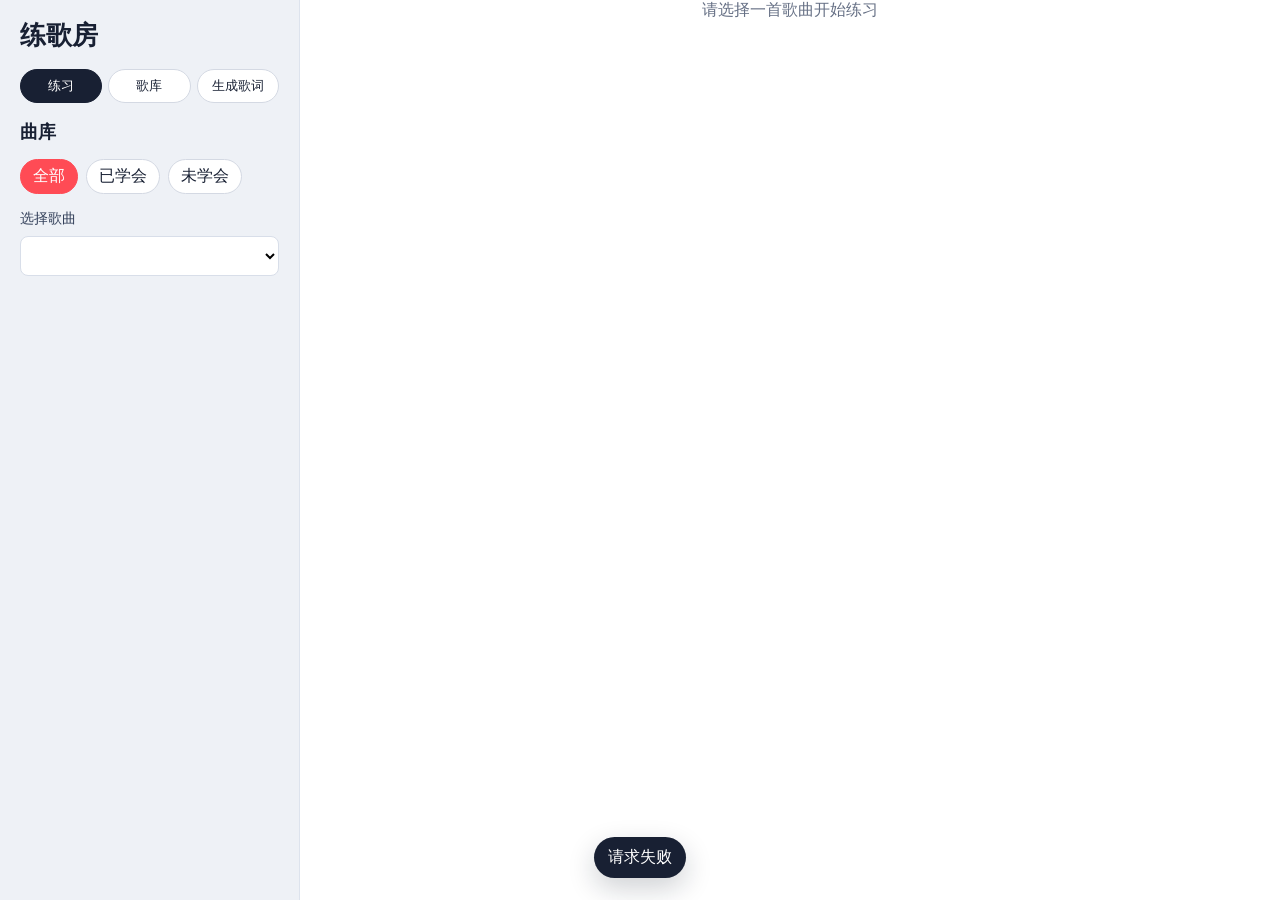
==== templates/index.html @ fe05baf5 "移除 APK 隐式同步后端依赖" ====
<!doctype html>
<html lang="zh-CN">
<head>
  <meta charset="utf-8">
  <meta name="viewport" content="width=device-width, initial-scale=1, viewport-fit=cover">
  <meta name="theme-color" content="#f7f8fb">
  <title>练歌房</title>
  <link rel="manifest" href="/manifest.webmanifest">
  <link rel="stylesheet" href="/web_static/app.css">
</head>
<body>
  <div class="app-shell">
    <aside class="sidebar">
      <div class="brand">
        <h1>练歌房</h1>
        <button class="plain-icon mobile-only" id="closeSidebar" type="button" aria-label="返回">←</button>
      </div>

      <nav class="side-nav" aria-label="页面">
        <button type="button" class="active" data-page="practice">练习</button>
        <button type="button" data-page="library">歌库</button>
        <button type="button" data-page="generator">生成歌词</button>
      </nav>

      <div class="side-page active" data-page-panel="practice">
        <section class="panel">
          <h2>曲库</h2>
          <div class="segmented" id="filterGroup" role="radiogroup" aria-label="筛选">
            <button type="button" class="active" data-filter="all">全部</button>
            <button type="button" data-filter="learned">已学会</button>
            <button type="button" data-filter="unlearned">未学会</button>
          </div>
          <label class="field">
            <span>选择歌曲</span>
            <select id="songSelect"></select>
          </label>
        </section>

        <section class="panel song-panel" id="songPanel" hidden>
          <h2 id="songTitle"></h2>
          <p class="meta-line" id="songAvailability"></p>
          <button type="button" id="editLyrics">编辑歌词</button>
          <label class="field" id="keyField">
            <span>实时升降调 (Key)</span>
            <input id="keySlider" type="range" min="-12" max="12" value="0">
            <output id="keyOutput">0</output>
          </label>
          <div class="button-row">
            <button type="button" id="saveKey">设为默认 Key</button>
            <button type="button" id="resetKey">还原原 Key</button>
          </div>
        </section>

        <section class="panel song-panel" id="settingsPanel" hidden>
          <h2>显示 & 备注</h2>
          <label class="field">
            <span>歌词显示模式</span>
            <select id="displayMode">
              <option value="both">原文 + 译文</option>
              <option value="original">仅原文</option>
              <option value="translation">仅译文</option>
            </select>
          </label>
          <div class="field">
            <span>歌词对齐</span>
            <div class="segmented" id="alignGroup">
              <button type="button" data-align="left">居左</button>
              <button type="button" class="active" data-align="center">居中</button>
              <button type="button" data-align="right">居右</button>
            </div>
          </div>
          <label class="field">
            <span>音域备注</span>
            <input id="rangeInput" type="text" autocomplete="off">
          </label>
          <label class="check-row">
            <input id="learnedInput" type="checkbox">
            <span>已学会</span>
          </label>
        </section>

        <section class="panel song-panel apk-only-panel" id="apkSyncPanel" hidden>
          <h2>APK 离线同步</h2>
          <label class="field">
            <span>云端配置 URL</span>
            <input id="apkCloudUrl" type="url" placeholder="https://example.com/utapractice-app.json">
          </label>
          <label class="field">
            <span>可选同步后端地址</span>
            <input id="apkServerUrl" type="url" placeholder="http://your-server.local:8502">
          </label>
          <div class="button-row">
            <button type="button" id="apkLoadCloud">读取云端</button>
            <button type="button" id="apkSyncAll">同步全部</button>
          </div>
          <div class="job-progress apk-sync-progress">
            <span id="apkSyncProgress"></span>
          </div>
          <p class="status-line" id="apkSyncStatus">已同步的歌曲可离线播放。</p>
        </section>
      </div>

      <div class="side-page" data-page-panel="library">
        <section class="panel">
          <h2>歌库管理</h2>
          <label class="field">
            <span>选择条目</span>
            <select id="librarySongSelect"></select>
          </label>
          <p class="meta-line" id="librarySongInfo">请选择歌曲</p>
          <div class="button-row">
            <button type="button" id="libraryLoadSong">载入练习</button>
            <button type="button" id="libraryEditLyrics">编辑歌词</button>
          </div>
          <button type="button" id="libraryDeleteSong" class="danger wide-button">删除这首歌</button>
        </section>

        <section class="panel">
          <h2>添加音频</h2>
          <label class="field">
            <span>MP3 / WAV / FLAC / M4A</span>
            <input id="audioUploadInput" type="file" multiple accept=".mp3,.wav,.flac,.m4a,audio/*">
          </label>
          <label class="field">
            <span>关联已有歌词</span>
            <select id="audioTargetSongSelect"></select>
          </label>
          <button type="button" id="audioUploadButton" class="wide-button">上传音频</button>
          <p class="status-line upload-status" id="audioUploadStatus">未选择文件</p>
        </section>

        <section class="panel">
          <h2>添加歌词</h2>
          <label class="field">
            <span>关联已有歌曲</span>
            <select id="lyricsTargetSongSelect"></select>
          </label>
          <label class="field">
            <span>新歌词歌名</span>
            <input id="lyricsSongNameInput" type="text" autocomplete="off" placeholder="未关联时填写">
          </label>
          <label class="field">
            <span>LRC / JSON</span>
            <input id="lyricsUploadInput" type="file" multiple accept=".lrc,.json,application/json">
          </label>
          <button type="button" id="lyricsUploadButton" class="wide-button">上传歌词</button>
          <p class="status-line upload-status" id="lyricsUploadStatus">未选择文件</p>
          <label class="field">
            <span>输入格式</span>
            <select id="lyricsTextType">
              <option value="lrc">LRC</option>
              <option value="json">JSON</option>
            </select>
          </label>
          <label class="field">
            <span>粘贴歌词</span>
            <textarea id="lyricsTextInput" class="small-textarea" spellcheck="false" placeholder="[00:12.34]歌词..."></textarea>
          </label>
          <button type="button" id="saveLyricsText" class="wide-button">保存输入歌词</button>
          <p class="status-line upload-status" id="lyricsTextStatus">可粘贴 LRC 或 JSON 歌词</p>
        </section>
      </div>

      <div class="side-page" data-page-panel="generator">
        <section class="panel">
          <h2>接口设置</h2>
          <label class="field">
            <span>OpenAI 兼容 Base URL</span>
            <input id="baseUrlInput" type="url" placeholder="https://api.openai.com/v1">
          </label>
          <label class="field">
            <span>API Key</span>
            <input id="apiKeyInput" type="password" placeholder="留空则不修改已保存 Key">
          </label>
          <label class="field">
            <span>模型</span>
            <input id="modelInput" type="text" placeholder="deepseek-v4-pro">
          </label>
          <p class="status-line" id="aiSettingsStatus">正在读取接口状态...</p>
          <div class="button-row">
            <button type="button" id="saveApiSettings">保存接口设置</button>
            <button type="button" id="testApiSettings">测试连接</button>
          </div>
        </section>

        <section class="panel">
          <div class="section-heading">
            <h2>任务列表</h2>
            <button type="button" id="refreshJobs" class="plain-button">刷新</button>
          </div>
          <div class="job-list" id="jobList"></div>
        </section>
      </div>
    </aside>

    <main class="player">
      <button class="sidebar-toggle mobile-only" id="openSidebar" type="button" aria-label="打开侧栏">☰</button>

      <section class="player-view" id="playerView">
        <div class="empty-state" id="emptyState">请选择一首歌曲开始练习</div>
        <div class="lyrics align-center" id="lyrics"></div>
        <div class="controls" id="controls" hidden>
          <div class="ab-controls">
            <button type="button" id="setAButton">设 A</button>
            <button type="button" id="setBButton">设 B</button>
            <button type="button" id="clearABButton">清除 A-B</button>
            <span id="abStatus">A-B 未设置</span>
          </div>
          <audio id="audio" controls preload="metadata"></audio>
        </div>
        <div class="floating-controls" id="floatingControls" hidden>
          <div class="ab-hint" id="abHint">点一次设 A，再点设 B；已循环时再点会重新设 A。</div>
          <button type="button" id="mobileABButton" aria-describedby="abHint">A-B</button>
          <button type="button" id="speedButton">1.0x</button>
          <button type="button" id="playButton">▶</button>
        </div>
      </section>

      <section class="workspace-view" id="workspaceView" hidden>
        <div class="workspace-header">
          <div>
            <p class="meta-line">歌词工作页</p>
            <h2>搜索、对齐、生成、发布</h2>
          </div>
          <p class="status-line" id="workspaceStatus">选择或输入歌曲后搜索歌词</p>
        </div>

        <section class="workspace-section workspace-step">
          <div class="step-heading">
            <span>1</span>
            <div>
              <h2>搜索并预览来源</h2>
              <p class="meta-line">先找歌词版本，选中结果只预览，不写入歌库。</p>
            </div>
          </div>
          <div class="workspace-grid compact">
            <label class="field">
              <span>歌曲名</span>
              <input id="workspaceSongName" type="text" autocomplete="off">
            </label>
            <label class="field">
              <span>歌手</span>
              <input id="workspaceArtist" type="text" autocomplete="off">
            </label>
            <label class="field">
              <span>专辑</span>
              <input id="workspaceAlbum" type="text" autocomplete="off">
            </label>
            <label class="field">
              <span>来源</span>
              <select id="workspaceProvider">
                <option value="aggregate">聚合来源</option>
                <option value="netease">网易云</option>
                <option value="qq">QQ 音乐</option>
                <option value="kugou">酷狗</option>
                <option value="lrclib">LRCLIB</option>
              </select>
            </label>
          </div>
          <div class="step-actions search-actions">
            <button type="button" id="searchLyrics">搜索歌词</button>
          </div>
          <div class="search-preview-layout">
            <article class="results-pane">
              <div class="section-heading">
                <h3>搜索结果</h3>
                <span class="meta-line" id="searchSummary">暂无结果</span>
              </div>
              <div class="search-results" id="searchResults"></div>
            </article>
            <article class="preview-pane">
              <div class="section-heading">
                <h3>来源预览</h3>
                <button type="button" id="usePreview">使用这个版本</button>
              </div>
              <div class="preview-box" id="mergedPreview"></div>
            </article>
          </div>
        </section>

        <section class="workspace-section workspace-step">
          <div class="step-heading">
            <span>2</span>
            <div>
              <h2>工作源编辑和生成</h2>
              <p class="meta-line">这里编辑原文、译文和读音源；AI 只写回工作源，不覆盖正式歌词。</p>
            </div>
          </div>
          <div class="source-editor-grid">
            <article>
              <h3>原文 LRC</h3>
              <textarea id="workspaceOriginalLrc" class="source-textarea" spellcheck="false" placeholder="该版本没有原文 LRC"></textarea>
            </article>
            <article>
              <h3>翻译 LRC</h3>
              <textarea id="workspaceTranslationLrc" class="source-textarea" spellcheck="false" placeholder="该版本没有译文"></textarea>
            </article>
            <article>
              <h3>罗马音 / 注音 LRC</h3>
              <textarea id="workspaceRomanLrc" class="source-textarea" spellcheck="false" placeholder="该版本没有罗马音/读音"></textarea>
            </article>
          </div>
          <div class="step-actions">
            <button type="button" id="saveWorkspace">保存工作源</button>
            <button type="button" id="realignWorkspace">重新对齐</button>
            <button type="button" id="generateWorkspaceRuby">AI 生成 ruby JSON</button>
          </div>
        </section>

        <section class="workspace-section workspace-step">
          <div class="step-heading">
            <span>3</span>
            <div>
              <h2>检查并发布</h2>
              <p class="meta-line">确认生成结果后再发布到正式歌词，播放器只读取正式歌词。</p>
            </div>
          </div>
          <div class="section-heading">
            <h3>生成结果预览</h3>
            <span class="meta-line" id="generatedSummary">尚未生成</span>
          </div>
          <div class="step-actions">
            <button type="button" id="previewGenerated">预览生成结果</button>
            <button type="button" id="publishWorkspace">发布为正式歌词</button>
          </div>
          <div class="generated-preview" id="generatedPreviewBox"></div>
        </section>
      </section>
    </main>
  </div>

  <dialog id="lyricsDialog">
    <form method="dialog" class="dialog-card">
      <h2>编辑歌词 JSON</h2>
      <textarea id="lyricsEditor" spellcheck="false"></textarea>
      <p id="editorError" class="error-text"></p>
      <div class="button-row end">
        <button value="cancel" type="submit">取消</button>
        <button value="save" id="saveLyrics" type="button">保存</button>
      </div>
    </form>
  </dialog>

  <div class="toast" id="toast" hidden></div>
  <script src="/web_static/app.js"></script>
</body>
</html>
---- web_static/app.css ----
:root {
  color-scheme: light;
  font-family: Inter, "Noto Sans SC", "Microsoft YaHei", system-ui, sans-serif;
  background: #f7f8fb;
  color: #182033;
  --safe-top: 0px;
  --safe-right: 0px;
  --safe-bottom: 0px;
  --safe-left: 0px;
}

:root.android-shell {
  --safe-top: env(safe-area-inset-top, 0px);
  --safe-right: env(safe-area-inset-right, 0px);
  --safe-bottom: env(safe-area-inset-bottom, 0px);
  --safe-left: env(safe-area-inset-left, 0px);
}

* {
  box-sizing: border-box;
}

[hidden] {
  display: none !important;
}

html,
body {
  width: 100%;
  height: 100%;
  margin: 0;
  overflow: hidden;
}

button,
input,
select,
textarea {
  font: inherit;
}

button {
  border: 1px solid #d4d9e3;
  background: #fff;
  color: #182033;
  border-radius: 8px;
  min-height: 40px;
  padding: 8px 12px;
  cursor: pointer;
}

button:hover {
  background: #f0f3f8;
}

.app-shell {
  width: 100vw;
  height: 100dvh;
  display: grid;
  grid-template-columns: 300px minmax(0, 1fr);
  background: #fff;
  overflow: hidden;
}

.sidebar {
  min-height: 0;
  overflow-y: auto;
  background: #eef1f6;
  border-right: 1px solid #dde3ed;
  padding: calc(20px + var(--safe-top)) 20px calc(20px + var(--safe-bottom));
}

.brand {
  display: flex;
  align-items: center;
  justify-content: space-between;
  gap: 12px;
  margin-bottom: 18px;
}

h1,
h2 {
  margin: 0;
  line-height: 1.2;
}

h1 {
  font-size: 26px;
}

h2 {
  font-size: 18px;
}

.panel {
  border-top: 1px solid #cfd6e2;
  padding: 24px 0;
}

.panel:first-of-type {
  border-top: 0;
  padding-top: 0;
}

.song-panel h2 {
  overflow-wrap: anywhere;
}

.field {
  display: grid;
  gap: 8px;
  margin-top: 16px;
}

.side-nav {
  display: grid;
  grid-template-columns: repeat(3, minmax(0, 1fr));
  gap: 6px;
  margin-bottom: 18px;
}

.side-nav button {
  min-height: 34px;
  padding: 6px 8px;
  border-radius: 999px;
  font-size: 13px;
}

.side-nav button.active {
  color: #fff;
  background: #182033;
  border-color: #182033;
}

.side-page {
  display: none;
}

.side-page.active {
  display: block;
}

.field > span,
.check-row span {
  font-size: 14px;
  color: #33405a;
}

select,
input[type="text"],
input[type="url"],
input[type="password"],
textarea {
  width: 100%;
  border: 1px solid #d8dee9;
  border-radius: 8px;
  background: #fff;
  min-height: 40px;
  padding: 8px 12px;
}

input[type="range"] {
  width: 100%;
  accent-color: #ff4b55;
}

input[type="file"] {
  width: 100%;
  border: 1px dashed #c7cfdd;
  border-radius: 8px;
  background: #fff;
  color: #33405a;
  padding: 10px;
}

input[type="file"]::file-selector-button {
  border: 1px solid #d4d9e3;
  border-radius: 8px;
  background: #f8fafc;
  color: #182033;
  cursor: pointer;
  margin-right: 10px;
  min-height: 32px;
  padding: 5px 10px;
}

input[type="file"]::file-selector-button:hover {
  background: #eef2f7;
}

.small-textarea {
  min-height: 120px;
  resize: vertical;
  font-family: "Cascadia Mono", Consolas, monospace;
  font-size: 13px;
}

output {
  justify-self: center;
  color: #ff4b55;
  font-size: 13px;
}

.segmented {
  display: flex;
  flex-wrap: wrap;
  gap: 8px;
  margin-top: 16px;
}

.segmented button {
  min-height: 34px;
  border-radius: 999px;
  padding: 6px 12px;
}

.segmented button.active {
  background: #ff4b55;
  border-color: #ff4b55;
  color: white;
}

.button-row {
  display: grid;
  grid-template-columns: repeat(2, minmax(0, 1fr));
  gap: 10px;
  margin-top: 16px;
}

.button-row.end {
  display: flex;
  justify-content: flex-end;
}

.wide-button {
  width: 100%;
  margin-top: 10px;
}

.danger {
  color: #b42318;
}

.check-row {
  display: flex;
  align-items: center;
  gap: 8px;
  margin-top: 16px;
}

.meta-line {
  margin: 8px 0 0;
  color: #667085;
  font-size: 13px;
}

.status-line {
  min-height: 1.4em;
  margin: 12px 0 0;
  color: #475467;
  font-size: 13px;
  line-height: 1.4;
}

.upload-status {
  overflow-wrap: anywhere;
}

.upload-status.is-error {
  color: #b42318;
}

.upload-status.is-success {
  color: #067647;
}

.section-heading {
  align-items: center;
  display: flex;
  gap: 12px;
  justify-content: space-between;
}

.section-heading h2 {
  margin: 0;
}

.plain-button {
  background: transparent;
  border: 0;
  color: #344054;
  padding: 4px 0;
}

.job-list {
  display: grid;
  gap: 10px;
  margin-top: 12px;
}

.job-item {
  position: relative;
  border: 1px solid #d0d5dd;
  border-radius: 8px;
  padding: 10px 34px 10px 10px;
}

.job-title {
  align-items: center;
  display: flex;
  gap: 8px;
  justify-content: space-between;
}

.job-title span {
  color: #667085;
  font-size: 12px;
}

.job-item.done .job-title span {
  color: #067647;
}

.job-item.failed .job-title span {
  color: #b42318;
}

.job-item.warning .job-title span {
  color: #b54708;
}

.job-item.stopped .job-title span {
  color: #b54708;
}

.job-steps {
  color: #475467;
  font-size: 12px;
  line-height: 1.45;
  margin: 8px 0 0;
  padding-left: 0;
  overflow-wrap: anywhere;
  word-break: break-word;
}

.job-step-line + .job-step-line {
  margin-top: 3px;
}

.job-log-details {
  margin-top: 8px;
}

.job-log-details summary {
  color: #344054;
  cursor: pointer;
  font-size: 12px;
  line-height: 1.4;
}

.job-log-details .job-steps {
  max-height: 220px;
  overflow-y: auto;
}

.job-item button {
  margin-top: 8px;
  width: 100%;
}

.job-actions {
  display: grid;
  gap: 8px;
  margin-top: 8px;
}

.job-actions button {
  margin-top: 0;
}

.job-delete-button {
  position: absolute;
  right: 6px;
  top: 6px;
  width: 28px;
  min-height: 28px;
  border: 0;
  border-radius: 50%;
  background: transparent;
  color: #98a2b3;
  font-size: 20px;
  line-height: 1;
  padding: 0;
}

.job-delete-button:hover {
  background: #fee4e2;
  color: #b42318;
}

.job-item .job-delete-button {
  display: grid;
  place-items: center;
  width: 28px;
  height: 28px;
  min-height: 28px;
  margin-top: 0;
  padding: 0;
}

.job-progress {
  height: 6px;
  overflow: hidden;
  border-radius: 999px;
  background: #eaecf0;
  margin-top: 8px;
}

.job-progress span {
  display: block;
  height: 100%;
  border-radius: inherit;
  background: #ff4b55;
}

.player {
  position: relative;
  min-width: 0;
  min-height: 0;
  height: 100dvh;
  display: flex;
  flex-direction: column;
  overflow: hidden;
  background: #fff;
}

.player-view {
  position: relative;
  flex: 1 1 auto;
  min-height: 0;
  display: flex;
  flex-direction: column;
}

.empty-state {
  margin: auto;
  color: #667085;
}

.lyrics {
  flex: 1 1 auto;
  min-height: 0;
  overflow-y: auto;
  padding: 48px clamp(24px, 8vw, 96px) 24px;
  scroll-behavior: smooth;
}

.lyrics.align-left .lyric-line {
  text-align: left;
}

.lyrics.align-center .lyric-line {
  text-align: center;
}

.lyrics.align-right .lyric-line {
  text-align: right;
}

.lyric-line {
  border-radius: 8px;
  cursor: pointer;
  line-height: 1.8;
  margin: 6px 0;
  padding: 8px 14px;
  transition: background-color 0.2s, color 0.2s;
}

.lyric-line:hover {
  background: #f2f4f7;
}

.lyric-line.active {
  background: #eceff4;
  color: #000;
}

.lyric-line .translation-text {
  color: #9aa3b2;
  display: inline-block;
  font-size: 0.86em;
  line-height: 1.55;
}

ruby rt {
  color: #9aa3b2;
  font-size: 0.72em;
}

.controls {
  flex: 0 0 auto;
  padding: 10px clamp(24px, 6vw, 88px) 14px;
  border-top: 1px solid #edf0f5;
  background: rgba(255, 255, 255, 0.96);
}

.controls audio {
  width: 100%;
}

.ab-controls {
  display: flex;
  align-items: center;
  gap: 8px;
  margin-bottom: 8px;
}

.ab-controls button {
  min-height: 32px;
  padding: 5px 10px;
  font-size: 13px;
}

.ab-controls span {
  color: #667085;
  font-size: 13px;
  margin-left: auto;
}

.floating-controls {
  display: none;
}

.workspace-view {
  flex: 1 1 auto;
  min-height: 0;
  overflow-y: auto;
  padding: 56px clamp(20px, 5vw, 72px) 40px;
  background: #fff;
}

.workspace-header {
  align-items: flex-start;
  display: flex;
  gap: 18px;
  justify-content: space-between;
  margin: 0 auto 22px;
  max-width: 1280px;
}

.workspace-header h2 {
  font-size: 26px;
}

.workspace-header .status-line {
  max-width: 520px;
  text-align: right;
}

.workspace-section {
  border-top: 1px solid #eaecf0;
  margin: 0 auto;
  max-width: 1280px;
  padding: 22px 0;
}

.workspace-section:first-of-type {
  border-top: 0;
  padding-top: 0;
}

.workspace-step {
  display: grid;
  gap: 16px;
}

.step-heading {
  align-items: flex-start;
  display: flex;
  gap: 12px;
}

.step-heading > span {
  display: inline-grid;
  flex: 0 0 auto;
  place-items: center;
  width: 28px;
  min-height: 28px;
  border-radius: 50%;
  background: #182033;
  color: #fff;
  font-size: 14px;
  font-weight: 700;
}

.step-heading h2 {
  font-size: 20px;
}

.step-heading .meta-line {
  margin-top: 4px;
}

.workspace-grid {
  display: grid;
  gap: 14px;
}

.workspace-grid.compact {
  grid-template-columns: minmax(220px, 1.4fr) minmax(160px, 1fr) minmax(160px, 1fr) minmax(150px, 0.7fr);
}

.step-actions {
  display: flex;
  flex-wrap: wrap;
  gap: 10px;
}

.step-actions button {
  min-width: 132px;
}

.search-actions button {
  min-width: 160px;
}

.search-preview-layout {
  align-items: start;
  display: grid;
  grid-template-columns: minmax(280px, 0.95fr) minmax(360px, 1.05fr);
  gap: 18px;
}

.results-pane,
.preview-pane,
.source-editor-grid article {
  min-width: 0;
}

.preview-pane .section-heading button {
  min-height: 34px;
  padding: 6px 10px;
}

.search-results {
  display: flex;
  flex-direction: column;
  gap: 10px;
  height: clamp(220px, 34dvh, 340px);
  overflow-y: auto;
  padding-right: 2px;
}

.search-result {
  appearance: none;
  -webkit-appearance: none;
  display: flex;
  flex: 0 0 auto;
  flex-direction: column;
  gap: 4px;
  height: auto;
  min-height: 0;
  overflow: visible;
  padding: 10px 12px;
  text-align: left;
  width: 100%;
  align-items: stretch;
  background: #fff;
  border: 1px solid #d0d5dd;
  border-radius: 8px;
  cursor: pointer;
  white-space: normal;
}

.search-result:hover,
.search-result:focus-visible {
  background: #f8fafc;
}

.search-result strong {
  display: block;
  line-height: 1.35;
  overflow-wrap: anywhere;
  white-space: normal;
  word-break: break-word;
}

.search-result.active {
  border-color: #ff4b55;
  box-shadow: 0 0 0 1px #ff4b55 inset;
}

.search-result span,
.search-result em {
  display: block;
  color: #667085;
  font-size: 13px;
  font-style: normal;
  line-height: 1.35;
  overflow-wrap: anywhere;
  white-space: normal;
  word-break: break-word;
}

.preview-grid,
.source-editor-grid {
  display: grid;
  grid-template-columns: repeat(3, minmax(0, 1fr));
  gap: 16px;
}

.preview-grid article {
  min-width: 0;
}

.preview-grid h3,
.source-editor-grid h3 {
  font-size: 14px;
  margin: 0 0 8px;
}

.preview-box,
.generated-preview {
  border: 1px solid #d8dee9;
  border-radius: 8px;
  min-height: 240px;
  max-height: 420px;
  overflow: auto;
  padding: 10px;
  background: #fbfcfe;
}

.preview-pane .preview-box {
  height: clamp(220px, 34dvh, 340px);
  min-height: 0;
  max-height: none;
}

.source-textarea {
  min-height: 220px;
  max-height: 420px;
  resize: vertical;
  font-family: "Cascadia Mono", Consolas, monospace;
  font-size: 13px;
}

.merged-row,
.generated-row {
  border-bottom: 1px solid #edf0f5;
  display: grid;
  gap: 3px;
  padding: 8px 2px;
}

.merged-row:last-child,
.generated-row:last-child {
  border-bottom: 0;
}

.merged-row span,
.generated-row span {
  color: #667085;
  font-size: 12px;
}

.merged-row strong,
.generated-row strong {
  font-size: 15px;
  font-weight: 600;
  line-height: 1.6;
}

.merged-row small,
.generated-row small {
  color: #8a94a6;
  font-size: 13px;
  line-height: 1.5;
}

.mobile-only {
  display: none;
}

.icon-button,
.sidebar-toggle {
  width: 40px;
  padding: 0;
}

.plain-icon {
  width: 40px;
  min-height: 40px;
  border: 0;
  background: transparent;
  padding: 0;
  font-size: 24px;
  line-height: 1;
}

.plain-icon:hover {
  background: transparent;
}

.sidebar-toggle {
  position: absolute;
  top: calc(14px + var(--safe-top));
  left: calc(14px + var(--safe-left));
  z-index: 20;
}

dialog {
  border: 0;
  border-radius: 10px;
  padding: 0;
  width: min(900px, calc(100vw - 32px));
}

.dialog-card {
  display: grid;
  gap: 14px;
  padding: 18px;
}

#lyricsEditor {
  height: min(620px, 70dvh);
  resize: vertical;
  font-family: "Cascadia Mono", Consolas, monospace;
  font-size: 13px;
}

.error-text {
  min-height: 1.2em;
  margin: 0;
  color: #b42318;
}

.toast {
  position: fixed;
  left: 50%;
  bottom: 22px;
  z-index: 100;
  transform: translateX(-50%);
  background: #182033;
  color: white;
  padding: 10px 14px;
  border-radius: 999px;
  box-shadow: 0 10px 28px rgba(15, 23, 42, 0.2);
}

@media (max-width: 760px) {
  .app-shell {
    grid-template-columns: 1fr;
  }

  .sidebar {
    position: fixed;
    inset: 0 auto 0 0;
    z-index: 50;
    width: min(320px, 86vw);
    transform: translateX(-100%);
    transition: transform 0.18s ease;
    box-shadow: 16px 0 32px rgba(15, 23, 42, 0.16);
  }

  .sidebar.open {
    transform: translateX(0);
  }

  .mobile-only {
    display: inline-grid;
    place-items: center;
  }

  .lyrics {
    padding: calc(52px + var(--safe-top)) 18px calc(104px + var(--safe-bottom));
  }

  .workspace-view {
    padding: calc(56px + var(--safe-top)) 16px calc(28px + var(--safe-bottom));
  }

  .workspace-header {
    display: grid;
  }

  .workspace-header .status-line {
    text-align: left;
  }

  .workspace-grid.compact,
  .preview-grid,
  .source-editor-grid,
  .search-preview-layout {
    grid-template-columns: 1fr;
  }

  .preview-box,
  .generated-preview {
    max-height: none;
  }

  .search-results,
  .preview-pane .preview-box {
    height: 280px;
  }

  .controls {
    display: none;
  }

  .floating-controls {
    position: absolute;
    right: calc(20px + var(--safe-right));
    bottom: calc(24px + var(--safe-bottom));
    z-index: 30;
    display: flex;
    align-items: flex-end;
    gap: 10px;
  }

  .ab-hint {
    position: absolute;
    right: 0;
    bottom: 66px;
    width: 210px;
    border-radius: 8px;
    background: rgba(24, 32, 51, 0.92);
    color: #fff;
    font-size: 12px;
    line-height: 1.45;
    padding: 8px 10px;
    opacity: 0;
    pointer-events: none;
    transform: translateY(4px);
    transition: opacity 0.12s ease, transform 0.12s ease;
  }

  .ab-hint.visible {
    opacity: 1;
    transform: translateY(0);
  }

  .floating-controls button {
    width: 54px;
    height: 54px;
    min-height: 54px;
    border: 0;
    border-radius: 50%;
    background: rgba(55, 60, 70, 0.78);
    color: #fff;
    box-shadow: 0 8px 22px rgba(15, 23, 42, 0.24);
    white-space: nowrap;
  }

  .floating-controls button.active {
    background: #ff4b55;
  }

  #playButton {
    font-family: Arial, Helvetica, sans-serif;
    font-weight: 700;
  }

  #speedButton,
  #mobileABButton {
    width: 46px;
    height: 42px;
    min-height: 42px;
    font-size: 12px;
    padding: 0;
  }
}
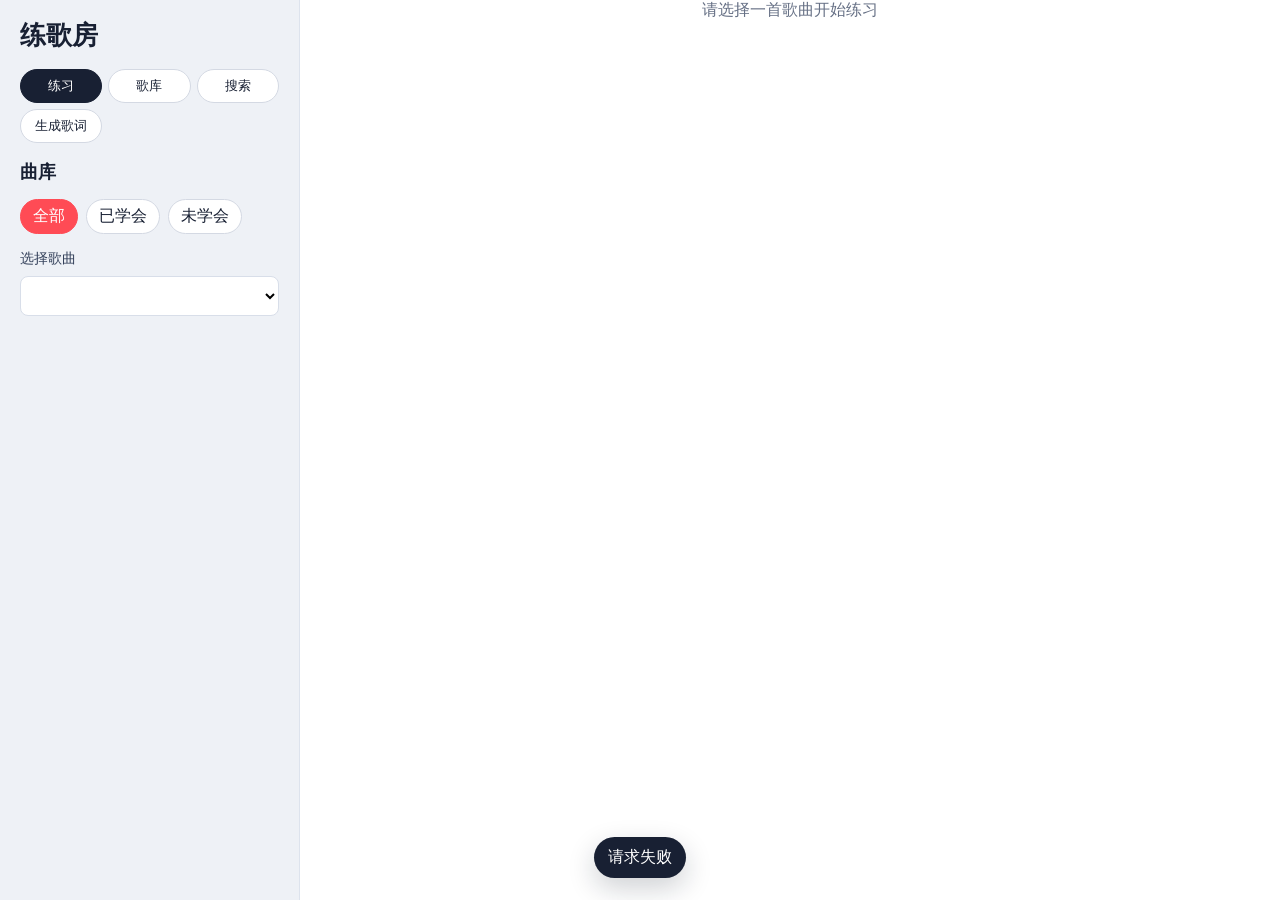
==== commit 5d6252fa: "feat: unify song/lyric search into one page and add job retry - Add a dedicated 搜索 page merging 搜索歌词" ====
--- a/templates/index.html
+++ b/templates/index.html
@@ -7,9 +7,11 @@
   <title>练歌房</title>
   <link rel="manifest" href="/manifest.webmanifest">
   <link rel="stylesheet" href="/web_static/app.css">
+  <link rel="stylesheet" href="/web_static/netease.css">
 </head>
 <body>
-  <div class="app-shell">
+  <div class="app-shell" id="appShell">
+    <div class="sidebar-backdrop" id="sidebarBackdrop" aria-hidden="true"></div>
     <aside class="sidebar">
       <div class="brand">
         <h1>练歌房</h1>
@@ -19,6 +21,7 @@
       <nav class="side-nav" aria-label="页面">
         <button type="button" class="active" data-page="practice">练习</button>
         <button type="button" data-page="library">歌库</button>
+        <button type="button" data-page="search">搜索</button>
         <button type="button" data-page="generator">生成歌词</button>
       </nav>
 
@@ -58,8 +61,11 @@
             <select id="displayMode">
               <option value="both">原文 + 译文</option>
               <option value="original">仅原文</option>
-              <option value="translation">仅译文</option>
             </select>
+          </label>
+          <label class="check-row">
+            <input id="rubyToggle" type="checkbox" checked>
+            <span>假名标注</span>
           </label>
           <div class="field">
             <span>歌词对齐</span>
@@ -70,7 +76,7 @@
             </div>
           </div>
           <label class="field">
-            <span>音域备注</span>
+            <span>备注</span>
             <input id="rangeInput" type="text" autocomplete="off">
           </label>
           <label class="check-row">
@@ -80,17 +86,12 @@
         </section>
 
         <section class="panel song-panel apk-only-panel" id="apkSyncPanel" hidden>
-          <h2>APK 离线同步</h2>
-          <label class="field">
-            <span>云端配置 URL</span>
-            <input id="apkCloudUrl" type="url" placeholder="https://example.com/utapractice-app.json">
-          </label>
+          <h2>APK 可选同步</h2>
           <label class="field">
             <span>可选同步后端地址</span>
             <input id="apkServerUrl" type="url" placeholder="http://your-server.local:8502">
           </label>
           <div class="button-row">
-            <button type="button" id="apkLoadCloud">读取云端</button>
             <button type="button" id="apkSyncAll">同步全部</button>
           </div>
           <div class="job-progress apk-sync-progress">
@@ -220,17 +221,76 @@
         <div class="workspace-header">
           <div>
             <p class="meta-line">歌词工作页</p>
-            <h2>搜索、对齐、生成、发布</h2>
-          </div>
-          <p class="status-line" id="workspaceStatus">选择或输入歌曲后搜索歌词</p>
+            <h2>对齐、生成、发布</h2>
+            <p class="meta-line" id="workspaceEditorSong"></p>
+          </div>
+          <p class="status-line" id="workspaceStatus">在「搜索」页找到歌词版本后，回到这里编辑、生成并发布。</p>
         </div>
 
         <section class="workspace-section workspace-step">
           <div class="step-heading">
             <span>1</span>
             <div>
-              <h2>搜索并预览来源</h2>
-              <p class="meta-line">先找歌词版本，选中结果只预览，不写入歌库。</p>
+              <h2>工作源编辑和生成</h2>
+              <p class="meta-line">这里编辑原文、译文和读音源；AI 只写回工作源，不覆盖正式歌词。</p>
+            </div>
+          </div>
+          <div class="source-editor-grid">
+            <article>
+              <h3>原文 LRC</h3>
+              <textarea id="workspaceOriginalLrc" class="source-textarea" spellcheck="false" placeholder="该版本没有原文 LRC"></textarea>
+            </article>
+            <article>
+              <h3>翻译 LRC</h3>
+              <textarea id="workspaceTranslationLrc" class="source-textarea" spellcheck="false" placeholder="该版本没有译文"></textarea>
+            </article>
+            <article>
+              <h3>罗马音 / 注音 LRC</h3>
+              <textarea id="workspaceRomanLrc" class="source-textarea" spellcheck="false" placeholder="该版本没有罗马音/读音"></textarea>
+            </article>
+          </div>
+          <div class="step-actions">
+            <button type="button" id="saveWorkspace">保存工作源</button>
+            <button type="button" id="realignWorkspace">重新对齐</button>
+            <button type="button" id="generateWorkspaceRuby">AI 生成 ruby JSON</button>
+          </div>
+        </section>
+
+        <section class="workspace-section workspace-step">
+          <div class="step-heading">
+            <span>2</span>
+            <div>
+              <h2>检查并发布</h2>
+              <p class="meta-line">确认生成结果后再发布到正式歌词，播放器只读取正式歌词。</p>
+            </div>
+          </div>
+          <div class="section-heading">
+            <h3>生成结果预览</h3>
+            <span class="meta-line" id="generatedSummary">尚未生成</span>
+          </div>
+          <div class="step-actions">
+            <button type="button" id="previewGenerated">预览生成结果</button>
+            <button type="button" id="publishWorkspace">发布为正式歌词</button>
+          </div>
+          <div class="generated-preview" id="generatedPreviewBox"></div>
+        </section>
+      </section>
+
+      <section class="search-view" id="searchView" hidden>
+        <div class="workspace-header search-workspace-header">
+          <div>
+            <p class="meta-line">统一搜索</p>
+            <h2>搜索歌词 · 搜索歌曲</h2>
+          </div>
+          <p class="status-line" id="searchViewStatus">只露出操作框；搜索结果与确认操作默认折叠。</p>
+        </div>
+
+        <section class="workspace-section search-panel">
+          <div class="step-heading">
+            <span>♪</span>
+            <div>
+              <h2>搜索歌词（聚合来源）</h2>
+              <p class="meta-line">网易云 / QQ / 酷狗 / LRCLIB；结果只预览，不写入歌库。</p>
             </div>
           </div>
           <div class="workspace-grid compact">
@@ -260,70 +320,106 @@
           <div class="step-actions search-actions">
             <button type="button" id="searchLyrics">搜索歌词</button>
           </div>
-          <div class="search-preview-layout">
-            <article class="results-pane">
-              <div class="section-heading">
-                <h3>搜索结果</h3>
-                <span class="meta-line" id="searchSummary">暂无结果</span>
+          <p class="status-line" id="searchLyricsStatus">输入歌曲名后搜索。</p>
+          <details class="search-fold" id="lyricsSearchFold">
+            <summary>搜索结果与确认（使用这个版本）</summary>
+            <div class="search-preview-layout">
+              <article class="results-pane">
+                <div class="section-heading">
+                  <h3>搜索结果</h3>
+                  <span class="meta-line" id="searchSummary">暂无结果</span>
+                </div>
+                <div class="search-results" id="searchResults"></div>
+              </article>
+              <article class="preview-pane">
+                <div class="section-heading">
+                  <h3>来源预览</h3>
+                  <button type="button" id="usePreview">使用这个版本</button>
+                </div>
+                <div class="preview-box" id="mergedPreview"></div>
+              </article>
+            </div>
+          </details>
+        </section>
+
+        <section class="workspace-section netease-panel search-panel" id="neteasePanel">
+          <div class="step-heading">
+            <span>♫</span>
+            <div>
+              <h2>搜索歌曲（网易云）</h2>
+              <p class="meta-line">搜索并下载到本地歌库；登录、结果与下载确认默认折叠。</p>
+            </div>
+          </div>
+          <p class="status-line" id="neteaseStatus">正在检查网易云登录状态...</p>
+          <label class="field">
+            <span>搜索歌曲 / 歌手</span>
+            <input id="neteaseQuery" type="search" autocomplete="off" placeholder="输入歌名或歌手">
+          </label>
+          <button type="button" id="neteaseSearch" class="wide-button">搜索网易云</button>
+          <p class="netease-result-status" id="neteaseResultStatus">搜索后展开下方确认区，点选歌曲并下载到本地歌库。</p>
+          <details class="search-fold" id="neteaseConfirmFold">
+            <summary>登录 / 结果 / 下载（确认用）</summary>
+            <div class="button-row">
+              <button type="button" id="neteaseLogin">扫码登录</button>
+              <button type="button" id="neteaseLogout" hidden>退出网易云</button>
+            </div>
+            <div class="netease-qr" id="neteaseQrWrap" hidden>
+              <img id="neteaseQrImage" alt="网易云登录二维码">
+              <p class="status-line" id="neteaseQrMessage">等待扫码...</p>
+            </div>
+            <details class="netease-noscan" id="neteaseNoScanWrap">
+              <summary>免扫码登录（手机验证码 / 粘贴 Cookie）</summary>
+              <p class="status-line" id="neteaseNoScanStatus"></p>
+              <label class="field">
+                <span>手机号（验证码登录）</span>
+                <div class="netease-phone-row">
+                  <input id="neteaseCountryCode" type="tel" value="86" inputmode="numeric" aria-label="国家区号">
+                  <input id="neteasePhone" type="tel" inputmode="numeric" autocomplete="tel" placeholder="手机号">
+                </div>
+              </label>
+              <label class="field">
+                <span>短信验证码</span>
+                <div class="netease-phone-row">
+                  <input id="neteaseCaptcha" type="text" inputmode="numeric" autocomplete="one-time-code" placeholder="6 位验证码">
+                  <button type="button" id="neteaseSendCaptcha" class="wide-button">发送验证码</button>
+                </div>
+              </label>
+              <div class="button-row">
+                <button type="button" id="neteaseCaptchaLogin" class="wide-button">验证码登录</button>
               </div>
-              <div class="search-results" id="searchResults"></div>
-            </article>
-            <article class="preview-pane">
-              <div class="section-heading">
-                <h3>来源预览</h3>
-                <button type="button" id="usePreview">使用这个版本</button>
+              <label class="field">
+                <span>粘贴 Cookie 登录（官方网页登录后复制）</span>
+                <textarea id="neteaseCookieInput" rows="3" placeholder="MUSIC_U=xxx; __csrf=xxx; ..."></textarea>
+              </label>
+              <div class="button-row">
+                <button type="button" id="neteaseCookieLogin" class="wide-button">保存 Cookie 登录</button>
               </div>
-              <div class="preview-box" id="mergedPreview"></div>
-            </article>
-          </div>
-        </section>
-
-        <section class="workspace-section workspace-step">
-          <div class="step-heading">
-            <span>2</span>
-            <div>
-              <h2>工作源编辑和生成</h2>
-              <p class="meta-line">这里编辑原文、译文和读音源；AI 只写回工作源，不覆盖正式歌词。</p>
-            </div>
-          </div>
-          <div class="source-editor-grid">
-            <article>
-              <h3>原文 LRC</h3>
-              <textarea id="workspaceOriginalLrc" class="source-textarea" spellcheck="false" placeholder="该版本没有原文 LRC"></textarea>
-            </article>
-            <article>
-              <h3>翻译 LRC</h3>
-              <textarea id="workspaceTranslationLrc" class="source-textarea" spellcheck="false" placeholder="该版本没有译文"></textarea>
-            </article>
-            <article>
-              <h3>罗马音 / 注音 LRC</h3>
-              <textarea id="workspaceRomanLrc" class="source-textarea" spellcheck="false" placeholder="该版本没有罗马音/读音"></textarea>
-            </article>
-          </div>
-          <div class="step-actions">
-            <button type="button" id="saveWorkspace">保存工作源</button>
-            <button type="button" id="realignWorkspace">重新对齐</button>
-            <button type="button" id="generateWorkspaceRuby">AI 生成 ruby JSON</button>
-          </div>
-        </section>
-
-        <section class="workspace-section workspace-step">
-          <div class="step-heading">
-            <span>3</span>
-            <div>
-              <h2>检查并发布</h2>
-              <p class="meta-line">确认生成结果后再发布到正式歌词，播放器只读取正式歌词。</p>
-            </div>
-          </div>
-          <div class="section-heading">
-            <h3>生成结果预览</h3>
-            <span class="meta-line" id="generatedSummary">尚未生成</span>
-          </div>
-          <div class="step-actions">
-            <button type="button" id="previewGenerated">预览生成结果</button>
-            <button type="button" id="publishWorkspace">发布为正式歌词</button>
-          </div>
-          <div class="generated-preview" id="generatedPreviewBox"></div>
+            </details>
+            <div class="netease-results" id="neteaseResults"></div>
+            <div class="netease-download-options">
+              <label class="field">
+                <span>下载音质</span>
+                <select id="neteaseQuality">
+                  <option value="exhigh" selected>极高 / 320 kbps</option>
+                  <option value="lossless">无损</option>
+                  <option value="hires">Hi-Res</option>
+                </select>
+              </label>
+              <label class="check-row">
+                <input id="neteaseWithLyrics" type="checkbox" checked>
+                <span>同时保存 LRC</span>
+              </label>
+            </div>
+            <button type="button" id="neteaseDownload" class="wide-button" disabled>下载选中歌曲</button>
+            <details class="netease-connection">
+              <summary>连接设置</summary>
+              <label class="field">
+                <span>网易云桥接地址</span>
+                <input id="neteaseBridgeUrl" type="url" placeholder="http://your-server.local:8503">
+              </label>
+              <button type="button" id="neteaseSaveBridge" class="wide-button">保存并重连</button>
+            </details>
+          </details>
         </section>
       </section>
     </main>
@@ -343,5 +439,6 @@
 
   <div class="toast" id="toast" hidden></div>
   <script src="/web_static/app.js"></script>
+  <script src="/web_static/netease.js"></script>
 </body>
-</html>
+</html>
--- a/web_static/app.css
+++ b/web_static/app.css
@@ -49,17 +49,18 @@
   cursor: pointer;
 }
 
-button:hover {
-  background: #f0f3f8;
-}
-
 .app-shell {
+  position: relative;
   width: 100vw;
   height: 100dvh;
   display: grid;
   grid-template-columns: 300px minmax(0, 1fr);
   background: #fff;
   overflow: hidden;
+}
+
+.sidebar-backdrop {
+  display: none;
 }
 
 .sidebar {
@@ -184,8 +185,36 @@
   padding: 5px 10px;
 }
 
-input[type="file"]::file-selector-button:hover {
-  background: #eef2f7;
+@media (hover: hover) and (pointer: fine) {
+  button:hover {
+    background: #f0f3f8;
+  }
+
+  input[type="file"]::file-selector-button:hover {
+    background: #eef2f7;
+  }
+
+  .job-delete-button:hover {
+    background: #fee4e2;
+    color: #b42318;
+  }
+
+  .lyric-line:hover {
+    background: #f2f4f7;
+  }
+
+  .search-result:hover {
+    background: #f8fafc;
+  }
+
+  .plain-icon:hover {
+    background: transparent;
+  }
+}
+
+button:disabled {
+  cursor: not-allowed;
+  opacity: 0.58;
 }
 
 .small-textarea {
@@ -393,11 +422,6 @@
   padding: 0;
 }
 
-.job-delete-button:hover {
-  background: #fee4e2;
-  color: #b42318;
-}
-
 .job-item .job-delete-button {
   display: grid;
   place-items: center;
@@ -406,6 +430,15 @@
   min-height: 28px;
   margin-top: 0;
   padding: 0;
+}
+
+.job-item .job-retry-button {
+  border-color: #ff4b55;
+  color: #ff4b55;
+}
+
+.job-item .job-retry-button:hover {
+  background: #fff6f6;
 }
 
 .job-progress {
@@ -476,10 +509,6 @@
   transition: background-color 0.2s, color 0.2s;
 }
 
-.lyric-line:hover {
-  background: #f2f4f7;
-}
-
 .lyric-line.active {
   background: #eceff4;
   color: #000;
@@ -567,6 +596,93 @@
 .workspace-section:first-of-type {
   border-top: 0;
   padding-top: 0;
+}
+
+/* 统一搜索页：搜索歌词 + 搜索歌曲（网易云）合并在同一页 */
+.search-view {
+  flex: 1 1 auto;
+  min-height: 0;
+  overflow-y: auto;
+  padding: 56px clamp(20px, 5vw, 72px) 40px;
+  background: #fff;
+}
+
+.search-workspace-header {
+  align-items: flex-start;
+  display: flex;
+  gap: 18px;
+  justify-content: space-between;
+  margin: 0 auto 22px;
+  max-width: 1280px;
+}
+
+.search-workspace-header h2 {
+  font-size: 26px;
+}
+
+.search-workspace-header .status-line {
+  max-width: 520px;
+  text-align: right;
+}
+
+.search-panel {
+  border-top: 1px solid #eaecf0;
+  margin: 0 auto;
+  max-width: 1280px;
+  padding: 22px 0;
+}
+
+.search-panel + .search-panel {
+  margin-top: 10px;
+}
+
+.search-panel .field {
+  margin-bottom: 0;
+}
+
+.search-fold {
+  border: 1px solid #e1e6ee;
+  border-radius: 12px;
+  margin-top: 16px;
+  padding: 14px 16px;
+  background: #fbfcfe;
+}
+
+.search-fold > summary {
+  cursor: pointer;
+  font-size: 0.95rem;
+  font-weight: 700;
+  color: #182033;
+}
+
+.search-fold > summary:hover {
+  color: #ff4b55;
+}
+
+.search-fold[open] > summary {
+  margin-bottom: 12px;
+}
+
+.search-fold .search-preview-layout {
+  margin-top: 4px;
+}
+
+.search-view .netease-results {
+  max-height: 420px;
+}
+
+.search-view .netease-download-options {
+  grid-template-columns: minmax(180px, 280px) auto;
+  align-items: end;
+  gap: 16px;
+}
+
+.search-view .netease-download-options .check-row {
+  margin-bottom: 7px;
+}
+
+.search-view .netease-panel > .button-row {
+  grid-template-columns: repeat(2, minmax(0, 1fr));
 }
 
 .workspace-step {
@@ -672,7 +788,6 @@
   white-space: normal;
 }
 
-.search-result:hover,
 .search-result:focus-visible {
   background: #f8fafc;
 }
@@ -795,10 +910,6 @@
   padding: 0;
   font-size: 24px;
   line-height: 1;
-}
-
-.plain-icon:hover {
-  background: transparent;
 }
 
 .sidebar-toggle {
@@ -845,6 +956,7 @@
   padding: 10px 14px;
   border-radius: 999px;
   box-shadow: 0 10px 28px rgba(15, 23, 42, 0.2);
+  pointer-events: none;
 }
 
 @media (max-width: 760px) {
@@ -862,6 +974,22 @@
     box-shadow: 16px 0 32px rgba(15, 23, 42, 0.16);
   }
 
+  .sidebar-backdrop {
+    position: fixed;
+    inset: 0;
+    z-index: 45;
+    display: block;
+    background: rgba(15, 23, 42, 0.16);
+    opacity: 0;
+    pointer-events: none;
+    transition: opacity 0.18s ease;
+  }
+
+  .app-shell.sidebar-open .sidebar-backdrop {
+    opacity: 1;
+    pointer-events: auto;
+  }
+
   .sidebar.open {
     transform: translateX(0);
   }
@@ -879,8 +1007,28 @@
     padding: calc(56px + var(--safe-top)) 16px calc(28px + var(--safe-bottom));
   }
 
+  .search-view {
+    padding: calc(56px + var(--safe-top)) 16px calc(28px + var(--safe-bottom));
+  }
+
   .workspace-header {
     display: grid;
+  }
+
+  .search-workspace-header {
+    display: grid;
+  }
+
+  .search-workspace-header .status-line {
+    text-align: left;
+  }
+
+  .search-view .netease-download-options {
+    grid-template-columns: 1fr;
+  }
+
+  .search-view .netease-download-options .check-row {
+    margin-bottom: 0;
   }
 
   .workspace-header .status-line {
--- a/web_static/netease.css
+++ b/web_static/netease.css
@@ -0,0 +1,114 @@
+.netease-panel .status-line[data-kind="success"],
+.netease-panel .netease-result-status[data-kind="success"] {
+  font-weight: 600;
+}
+
+.netease-panel .status-line[data-kind="error"],
+.netease-panel .netease-result-status[data-kind="error"] {
+  font-weight: 600;
+}
+
+.netease-connection {
+  margin-top: 10px;
+}
+
+.netease-connection summary {
+  cursor: pointer;
+  font-size: 0.9rem;
+}
+
+.netease-qr {
+  display: grid;
+  justify-items: center;
+  gap: 8px;
+  padding: 12px 0 4px;
+}
+
+.netease-qr img {
+  width: 180px;
+  max-width: 100%;
+  aspect-ratio: 1;
+  object-fit: contain;
+  border-radius: 12px;
+}
+
+.netease-results {
+  display: grid;
+  gap: 8px;
+  margin-top: 10px;
+  max-height: 320px;
+  overflow: auto;
+}
+
+.netease-result {
+  width: 100%;
+  display: grid;
+  grid-template-columns: minmax(0, 1fr) auto;
+  gap: 10px;
+  align-items: center;
+  text-align: left;
+  padding: 10px 12px;
+}
+
+.netease-result.selected {
+  outline: 2px solid currentColor;
+  outline-offset: -2px;
+}
+
+.netease-result-main {
+  min-width: 0;
+  display: grid;
+  gap: 3px;
+}
+
+.netease-result-main strong,
+.netease-result-main small {
+  overflow: hidden;
+  text-overflow: ellipsis;
+  white-space: nowrap;
+}
+
+.netease-result-main small,
+.netease-result-duration,
+.netease-empty,
+.netease-result-status {
+  font-size: 0.85rem;
+  opacity: 0.72;
+}
+
+.netease-download-options {
+  display: grid;
+  grid-template-columns: minmax(0, 1fr);
+  gap: 8px;
+  margin-top: 10px;
+}
+
+.netease-result-status {
+  min-height: 1.25em;
+  margin: 8px 0;
+}
+
+.netease-noscan {
+  margin: 10px 0;
+  padding: 8px 0 4px;
+  border-top: 1px dashed currentColor;
+  border-bottom: 1px dashed currentColor;
+}
+
+.netease-noscan summary {
+  cursor: pointer;
+  font-size: 0.9rem;
+  font-weight: 600;
+}
+
+.netease-phone-row {
+  display: grid;
+  grid-template-columns: minmax(0, 3.5rem) minmax(0, 1fr);
+  gap: 8px;
+}
+
+.netease-noscan textarea {
+  width: 100%;
+  box-sizing: border-box;
+  resize: vertical;
+}
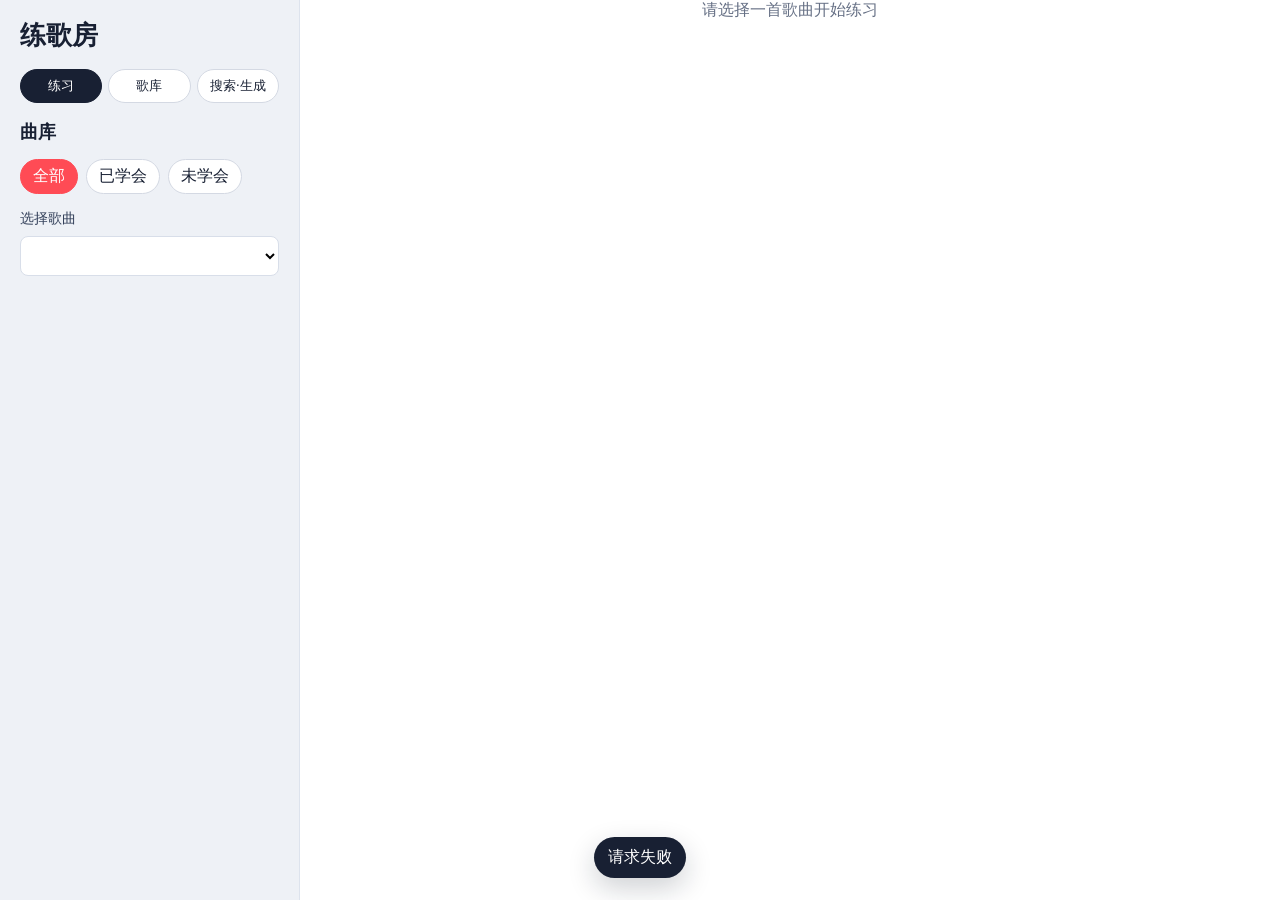
==== commit 2a8fdb81: "feat: library right-column list, unified search, and NetEase bridge proxy - 歌库改为右侧列表，每行带「改 / 删」按钮，点击" ====
--- a/templates/index.html
+++ b/templates/index.html
@@ -21,8 +21,7 @@
       <nav class="side-nav" aria-label="页面">
         <button type="button" class="active" data-page="practice">练习</button>
         <button type="button" data-page="library">歌库</button>
-        <button type="button" data-page="search">搜索</button>
-        <button type="button" data-page="generator">生成歌词</button>
+        <button type="button" data-page="search">搜索·生成</button>
       </nav>
 
       <div class="side-page active" data-page-panel="practice">
@@ -103,21 +102,16 @@
 
       <div class="side-page" data-page-panel="library">
         <section class="panel">
-          <h2>歌库管理</h2>
-          <label class="field">
-            <span>选择条目</span>
-            <select id="librarySongSelect"></select>
-          </label>
-          <p class="meta-line" id="librarySongInfo">请选择歌曲</p>
-          <div class="button-row">
-            <button type="button" id="libraryLoadSong">载入练习</button>
-            <button type="button" id="libraryEditLyrics">编辑歌词</button>
-          </div>
-          <button type="button" id="libraryDeleteSong" class="danger wide-button">删除这首歌</button>
-        </section>
-
-        <section class="panel">
-          <h2>添加音频</h2>
+          <h2>本地导入</h2>
+          <div class="library-add-row">
+            <button type="button" id="addSongButton" class="wide-button">添加歌曲</button>
+            <button type="button" id="addLyricsButton" class="wide-button">添加歌词</button>
+          </div>
+          <p class="status-line" id="libraryAddStatus">歌库列表在右侧，每行带「改 / 删」按钮。</p>
+        </section>
+
+        <section class="panel library-import-form" id="audioImportPanel" hidden>
+          <h2>添加歌曲（音频）</h2>
           <label class="field">
             <span>MP3 / WAV / FLAC / M4A</span>
             <input id="audioUploadInput" type="file" multiple accept=".mp3,.wav,.flac,.m4a,audio/*">
@@ -130,7 +124,7 @@
           <p class="status-line upload-status" id="audioUploadStatus">未选择文件</p>
         </section>
 
-        <section class="panel">
+        <section class="panel library-import-form" id="lyricsImportPanel" hidden>
           <h2>添加歌词</h2>
           <label class="field">
             <span>关联已有歌曲</span>
@@ -159,37 +153,6 @@
           </label>
           <button type="button" id="saveLyricsText" class="wide-button">保存输入歌词</button>
           <p class="status-line upload-status" id="lyricsTextStatus">可粘贴 LRC 或 JSON 歌词</p>
-        </section>
-      </div>
-
-      <div class="side-page" data-page-panel="generator">
-        <section class="panel">
-          <h2>接口设置</h2>
-          <label class="field">
-            <span>OpenAI 兼容 Base URL</span>
-            <input id="baseUrlInput" type="url" placeholder="https://api.openai.com/v1">
-          </label>
-          <label class="field">
-            <span>API Key</span>
-            <input id="apiKeyInput" type="password" placeholder="留空则不修改已保存 Key">
-          </label>
-          <label class="field">
-            <span>模型</span>
-            <input id="modelInput" type="text" placeholder="deepseek-v4-pro">
-          </label>
-          <p class="status-line" id="aiSettingsStatus">正在读取接口状态...</p>
-          <div class="button-row">
-            <button type="button" id="saveApiSettings">保存接口设置</button>
-            <button type="button" id="testApiSettings">测试连接</button>
-          </div>
-        </section>
-
-        <section class="panel">
-          <div class="section-heading">
-            <h2>任务列表</h2>
-            <button type="button" id="refreshJobs" class="plain-button">刷新</button>
-          </div>
-          <div class="job-list" id="jobList"></div>
         </section>
       </div>
     </aside>
@@ -217,22 +180,166 @@
         </div>
       </section>
 
-      <section class="workspace-view" id="workspaceView" hidden>
-        <div class="workspace-header">
+      <section class="library-view" id="libraryView" hidden>
+        <div class="workspace-header library-workspace-header">
           <div>
-            <p class="meta-line">歌词工作页</p>
-            <h2>对齐、生成、发布</h2>
+            <p class="meta-line">歌库</p>
+            <h2>全部歌曲</h2>
+            <p class="status-line" id="libraryViewStatus">点歌曲载入练习；「改」编辑歌词，「删」归档歌曲。</p>
+          </div>
+        </div>
+        <div class="library-list" id="libraryList"></div>
+      </section>
+
+      <section class="search-view" id="searchView" hidden>
+        <div class="workspace-header search-workspace-header">
+          <div>
+            <p class="meta-line">搜索 · 生成歌词</p>
+            <h2>一次搜索，同页生成</h2>
             <p class="meta-line" id="workspaceEditorSong"></p>
           </div>
-          <p class="status-line" id="workspaceStatus">在「搜索」页找到歌词版本后，回到这里编辑、生成并发布。</p>
+          <p class="status-line" id="workspaceStatus">输入歌名或歌手，一次同时搜索歌词与网易云歌曲；选中后在下方直接生成。</p>
         </div>
+
+        <section class="workspace-section search-panel">
+          <div class="step-heading">
+            <span>♪</span>
+            <div>
+              <h2>搜索歌词 + 歌曲</h2>
+              <p class="meta-line">一个关键词同时搜歌词来源（聚合）与网易云歌曲；结果只预览，不写入歌库。</p>
+            </div>
+          </div>
+          <div class="workspace-grid compact">
+            <label class="field">
+              <span>歌名 / 歌手</span>
+              <input id="workspaceSongName" type="text" autocomplete="off">
+            </label>
+            <label class="field">
+              <span>歌手</span>
+              <input id="workspaceArtist" type="text" autocomplete="off">
+            </label>
+            <label class="field">
+              <span>专辑</span>
+              <input id="workspaceAlbum" type="text" autocomplete="off">
+            </label>
+            <label class="field">
+              <span>歌词来源</span>
+              <select id="workspaceProvider">
+                <option value="aggregate">聚合来源</option>
+                <option value="netease">网易云</option>
+                <option value="qq">QQ 音乐</option>
+                <option value="kugou">酷狗</option>
+                <option value="lrclib">LRCLIB</option>
+              </select>
+            </label>
+          </div>
+          <div class="step-actions search-actions">
+            <button type="button" id="searchLyrics">搜索</button>
+          </div>
+          <p class="status-line" id="searchLyricsStatus">输入歌名或歌手后点搜索。</p>
+          <details class="search-fold" id="lyricsSearchFold">
+            <summary>搜索结果与确认（歌词 / 网易云歌曲 / 预览 / 下载）</summary>
+            <div class="search-preview-layout">
+              <article class="results-pane">
+                <div class="section-heading">
+                  <h3>歌词来源</h3>
+                  <span class="meta-line" id="searchSummary">暂无结果</span>
+                </div>
+                <div class="search-results" id="searchResults"></div>
+              </article>
+              <article class="results-pane">
+                <div class="section-heading">
+                  <h3>网易云歌曲</h3>
+                  <span class="meta-line" id="neteaseResultStatus">随搜索显示</span>
+                </div>
+                <div class="netease-results" id="neteaseResults"></div>
+              </article>
+            </div>
+            <div class="search-preview-layout">
+              <article class="preview-pane">
+                <div class="section-heading">
+                  <h3>来源预览</h3>
+                  <button type="button" id="usePreview">使用这个版本</button>
+                </div>
+                <div class="preview-box" id="mergedPreview"></div>
+              </article>
+              <article class="preview-pane">
+                <div class="section-heading">
+                  <h3>网易云下载</h3>
+                </div>
+                <label class="field">
+                  <span>下载音质</span>
+                  <select id="neteaseQuality">
+                    <option value="exhigh" selected>极高 / 320 kbps</option>
+                    <option value="lossless">无损</option>
+                    <option value="hires">Hi-Res</option>
+                  </select>
+                </label>
+                <button type="button" id="neteaseDownload" class="wide-button" disabled>下载选中歌曲</button>
+              </article>
+            </div>
+          </details>
+
+          <details class="search-fold netease-panel-fold">
+            <summary>网易云登录 / 连接（确认用）</summary>
+            <section class="netease-panel" id="neteasePanel">
+              <p class="status-line" id="neteaseStatus">正在检查网易云登录状态...</p>
+              <div class="button-row">
+                <button type="button" id="neteaseLogin">扫码登录</button>
+                <button type="button" id="neteaseLogout" hidden>退出网易云</button>
+              </div>
+              <div class="netease-qr" id="neteaseQrWrap" hidden>
+                <img id="neteaseQrImage" alt="网易云登录二维码">
+                <p class="status-line" id="neteaseQrMessage">等待扫码...</p>
+              </div>
+              <details class="netease-noscan" id="neteaseNoScanWrap">
+                <summary>免扫码登录（手机验证码 / 粘贴 Cookie）</summary>
+                <p class="status-line" id="neteaseNoScanStatus"></p>
+                <label class="field">
+                  <span>手机号（验证码登录）</span>
+                  <div class="netease-phone-row">
+                    <input id="neteaseCountryCode" type="tel" value="86" inputmode="numeric" aria-label="国家区号">
+                    <input id="neteasePhone" type="tel" inputmode="numeric" autocomplete="tel" placeholder="手机号">
+                  </div>
+                </label>
+                <label class="field">
+                  <span>短信验证码</span>
+                  <div class="netease-phone-row">
+                    <input id="neteaseCaptcha" type="text" inputmode="numeric" autocomplete="one-time-code" placeholder="6 位验证码">
+                    <button type="button" id="neteaseSendCaptcha" class="wide-button">发送验证码</button>
+                  </div>
+                </label>
+                <div class="button-row">
+                  <button type="button" id="neteaseCaptchaLogin" class="wide-button">验证码登录</button>
+                </div>
+                <label class="field">
+                  <span>粘贴 Cookie 登录（官方网页登录后复制）</span>
+                  <textarea id="neteaseCookieInput" rows="3" placeholder="MUSIC_U=xxx; __csrf=xxx; ..."></textarea>
+                </label>
+                <div class="button-row">
+                  <button type="button" id="neteaseCookieLogin" class="wide-button">保存 Cookie 登录</button>
+                </div>
+              </details>
+              <details class="netease-connection">
+                <summary>连接设置</summary>
+                <label class="field">
+                  <span>网易云桥接地址</span>
+                  <input id="neteaseBridgeUrl" type="url" placeholder="http://your-server.local:8503">
+                </label>
+                <button type="button" id="neteaseSaveBridge" class="wide-button">保存并重连</button>
+              </details>
+              <input id="neteaseQuery" type="search" autocomplete="off" hidden>
+              <button type="button" id="neteaseSearch" hidden>搜索网易云</button>
+            </section>
+          </details>
+        </section>
 
         <section class="workspace-section workspace-step">
           <div class="step-heading">
             <span>1</span>
             <div>
               <h2>工作源编辑和生成</h2>
-              <p class="meta-line">这里编辑原文、译文和读音源；AI 只写回工作源，不覆盖正式歌词。</p>
+              <p class="meta-line">编辑原文、译文和读音源；AI 只写回工作源，不覆盖正式歌词。</p>
             </div>
           </div>
           <div class="source-editor-grid">
@@ -274,153 +381,38 @@
           </div>
           <div class="generated-preview" id="generatedPreviewBox"></div>
         </section>
-      </section>
-
-      <section class="search-view" id="searchView" hidden>
-        <div class="workspace-header search-workspace-header">
-          <div>
-            <p class="meta-line">统一搜索</p>
-            <h2>搜索歌词 · 搜索歌曲</h2>
-          </div>
-          <p class="status-line" id="searchViewStatus">只露出操作框；搜索结果与确认操作默认折叠。</p>
-        </div>
-
-        <section class="workspace-section search-panel">
-          <div class="step-heading">
-            <span>♪</span>
-            <div>
-              <h2>搜索歌词（聚合来源）</h2>
-              <p class="meta-line">网易云 / QQ / 酷狗 / LRCLIB；结果只预览，不写入歌库。</p>
-            </div>
-          </div>
-          <div class="workspace-grid compact">
-            <label class="field">
-              <span>歌曲名</span>
-              <input id="workspaceSongName" type="text" autocomplete="off">
-            </label>
-            <label class="field">
-              <span>歌手</span>
-              <input id="workspaceArtist" type="text" autocomplete="off">
-            </label>
-            <label class="field">
-              <span>专辑</span>
-              <input id="workspaceAlbum" type="text" autocomplete="off">
-            </label>
-            <label class="field">
-              <span>来源</span>
-              <select id="workspaceProvider">
-                <option value="aggregate">聚合来源</option>
-                <option value="netease">网易云</option>
-                <option value="qq">QQ 音乐</option>
-                <option value="kugou">酷狗</option>
-                <option value="lrclib">LRCLIB</option>
-              </select>
-            </label>
-          </div>
-          <div class="step-actions search-actions">
-            <button type="button" id="searchLyrics">搜索歌词</button>
-          </div>
-          <p class="status-line" id="searchLyricsStatus">输入歌曲名后搜索。</p>
-          <details class="search-fold" id="lyricsSearchFold">
-            <summary>搜索结果与确认（使用这个版本）</summary>
-            <div class="search-preview-layout">
-              <article class="results-pane">
-                <div class="section-heading">
-                  <h3>搜索结果</h3>
-                  <span class="meta-line" id="searchSummary">暂无结果</span>
-                </div>
-                <div class="search-results" id="searchResults"></div>
-              </article>
-              <article class="preview-pane">
-                <div class="section-heading">
-                  <h3>来源预览</h3>
-                  <button type="button" id="usePreview">使用这个版本</button>
-                </div>
-                <div class="preview-box" id="mergedPreview"></div>
-              </article>
-            </div>
-          </details>
-        </section>
-
-        <section class="workspace-section netease-panel search-panel" id="neteasePanel">
-          <div class="step-heading">
-            <span>♫</span>
-            <div>
-              <h2>搜索歌曲（网易云）</h2>
-              <p class="meta-line">搜索并下载到本地歌库；登录、结果与下载确认默认折叠。</p>
-            </div>
-          </div>
-          <p class="status-line" id="neteaseStatus">正在检查网易云登录状态...</p>
-          <label class="field">
-            <span>搜索歌曲 / 歌手</span>
-            <input id="neteaseQuery" type="search" autocomplete="off" placeholder="输入歌名或歌手">
-          </label>
-          <button type="button" id="neteaseSearch" class="wide-button">搜索网易云</button>
-          <p class="netease-result-status" id="neteaseResultStatus">搜索后展开下方确认区，点选歌曲并下载到本地歌库。</p>
-          <details class="search-fold" id="neteaseConfirmFold">
-            <summary>登录 / 结果 / 下载（确认用）</summary>
+
+        <details class="search-fold">
+          <summary>接口设置</summary>
+          <section class="panel">
+            <label class="field">
+              <span>OpenAI 兼容 Base URL</span>
+              <input id="baseUrlInput" type="url" placeholder="https://api.openai.com/v1">
+            </label>
+            <label class="field">
+              <span>API Key</span>
+              <input id="apiKeyInput" type="password" placeholder="留空则不修改已保存 Key">
+            </label>
+            <label class="field">
+              <span>模型</span>
+              <input id="modelInput" type="text" placeholder="deepseek-v4-pro">
+            </label>
+            <p class="status-line" id="aiSettingsStatus">正在读取接口状态...</p>
             <div class="button-row">
-              <button type="button" id="neteaseLogin">扫码登录</button>
-              <button type="button" id="neteaseLogout" hidden>退出网易云</button>
-            </div>
-            <div class="netease-qr" id="neteaseQrWrap" hidden>
-              <img id="neteaseQrImage" alt="网易云登录二维码">
-              <p class="status-line" id="neteaseQrMessage">等待扫码...</p>
-            </div>
-            <details class="netease-noscan" id="neteaseNoScanWrap">
-              <summary>免扫码登录（手机验证码 / 粘贴 Cookie）</summary>
-              <p class="status-line" id="neteaseNoScanStatus"></p>
-              <label class="field">
-                <span>手机号（验证码登录）</span>
-                <div class="netease-phone-row">
-                  <input id="neteaseCountryCode" type="tel" value="86" inputmode="numeric" aria-label="国家区号">
-                  <input id="neteasePhone" type="tel" inputmode="numeric" autocomplete="tel" placeholder="手机号">
-                </div>
-              </label>
-              <label class="field">
-                <span>短信验证码</span>
-                <div class="netease-phone-row">
-                  <input id="neteaseCaptcha" type="text" inputmode="numeric" autocomplete="one-time-code" placeholder="6 位验证码">
-                  <button type="button" id="neteaseSendCaptcha" class="wide-button">发送验证码</button>
-                </div>
-              </label>
-              <div class="button-row">
-                <button type="button" id="neteaseCaptchaLogin" class="wide-button">验证码登录</button>
-              </div>
-              <label class="field">
-                <span>粘贴 Cookie 登录（官方网页登录后复制）</span>
-                <textarea id="neteaseCookieInput" rows="3" placeholder="MUSIC_U=xxx; __csrf=xxx; ..."></textarea>
-              </label>
-              <div class="button-row">
-                <button type="button" id="neteaseCookieLogin" class="wide-button">保存 Cookie 登录</button>
-              </div>
-            </details>
-            <div class="netease-results" id="neteaseResults"></div>
-            <div class="netease-download-options">
-              <label class="field">
-                <span>下载音质</span>
-                <select id="neteaseQuality">
-                  <option value="exhigh" selected>极高 / 320 kbps</option>
-                  <option value="lossless">无损</option>
-                  <option value="hires">Hi-Res</option>
-                </select>
-              </label>
-              <label class="check-row">
-                <input id="neteaseWithLyrics" type="checkbox" checked>
-                <span>同时保存 LRC</span>
-              </label>
-            </div>
-            <button type="button" id="neteaseDownload" class="wide-button" disabled>下载选中歌曲</button>
-            <details class="netease-connection">
-              <summary>连接设置</summary>
-              <label class="field">
-                <span>网易云桥接地址</span>
-                <input id="neteaseBridgeUrl" type="url" placeholder="http://your-server.local:8503">
-              </label>
-              <button type="button" id="neteaseSaveBridge" class="wide-button">保存并重连</button>
-            </details>
-          </details>
-        </section>
+              <button type="button" id="saveApiSettings">保存接口设置</button>
+              <button type="button" id="testApiSettings">测试连接</button>
+            </div>
+          </section>
+        </details>
+
+        <details class="search-fold" open>
+          <summary>任务列表</summary>
+          <div class="section-heading">
+            <h2>任务列表</h2>
+            <button type="button" id="refreshJobs" class="plain-button">刷新</button>
+          </div>
+          <div class="job-list" id="jobList"></div>
+        </details>
       </section>
     </main>
   </div>
--- a/web_static/app.css
+++ b/web_static/app.css
@@ -630,6 +630,104 @@
   margin: 0 auto;
   max-width: 1280px;
   padding: 22px 0;
+}
+
+/* 歌库右栏列表 */
+.library-view {
+  flex: 1 1 auto;
+  min-height: 0;
+  overflow-y: auto;
+  padding: 56px clamp(20px, 5vw, 72px) 40px;
+  background: #fff;
+}
+
+.library-list {
+  display: grid;
+  gap: 10px;
+  margin: 0 auto;
+  max-width: 1280px;
+}
+
+.library-empty {
+  color: #667085;
+  font-size: 14px;
+  text-align: center;
+  padding: 40px 12px;
+}
+
+.library-item {
+  background: #fff;
+  border: 1px solid #d0d5dd;
+  border-radius: 8px;
+  display: flex;
+  align-items: stretch;
+  min-height: 0;
+}
+
+.library-item-main {
+  appearance: none;
+  -webkit-appearance: none;
+  display: flex;
+  flex: 1 1 auto;
+  flex-direction: column;
+  align-items: stretch;
+  gap: 4px;
+  min-height: 0;
+  padding: 10px 12px;
+  text-align: left;
+  border: 0;
+  border-radius: 8px 0 0 8px;
+  background: #fff;
+  overflow: hidden;
+}
+
+.library-item-main strong {
+  line-height: 1.35;
+  overflow-wrap: anywhere;
+  white-space: normal;
+  word-break: break-word;
+}
+
+.library-item-main .meta-line {
+  margin: 0;
+}
+
+.library-item-actions {
+  display: flex;
+  align-items: stretch;
+  gap: 8px;
+  flex: 0 0 auto;
+  padding: 10px 12px 10px 0;
+}
+
+.library-item-actions button {
+  min-height: 0;
+  min-width: 44px;
+  padding: 6px 12px;
+}
+
+/* 本地导入两个入口按钮 */
+.library-add-row {
+  display: grid;
+  grid-template-columns: 1fr 1fr;
+  gap: 10px;
+  margin-top: 14px;
+}
+
+.library-add-row button.active {
+  background: #ff4b55;
+  border-color: #ff4b55;
+  color: #fff;
+}
+
+.library-import-form {
+  border-top: 1px solid #cfd6e2;
+}
+
+@media (hover: hover) and (pointer: fine) {
+  .library-item-main:hover {
+    background: #f8fafc;
+  }
 }
 
 .search-panel + .search-panel {
@@ -1011,6 +1109,10 @@
     padding: calc(56px + var(--safe-top)) 16px calc(28px + var(--safe-bottom));
   }
 
+  .library-view {
+    padding: calc(56px + var(--safe-top)) 16px calc(28px + var(--safe-bottom));
+  }
+
   .workspace-header {
     display: grid;
   }
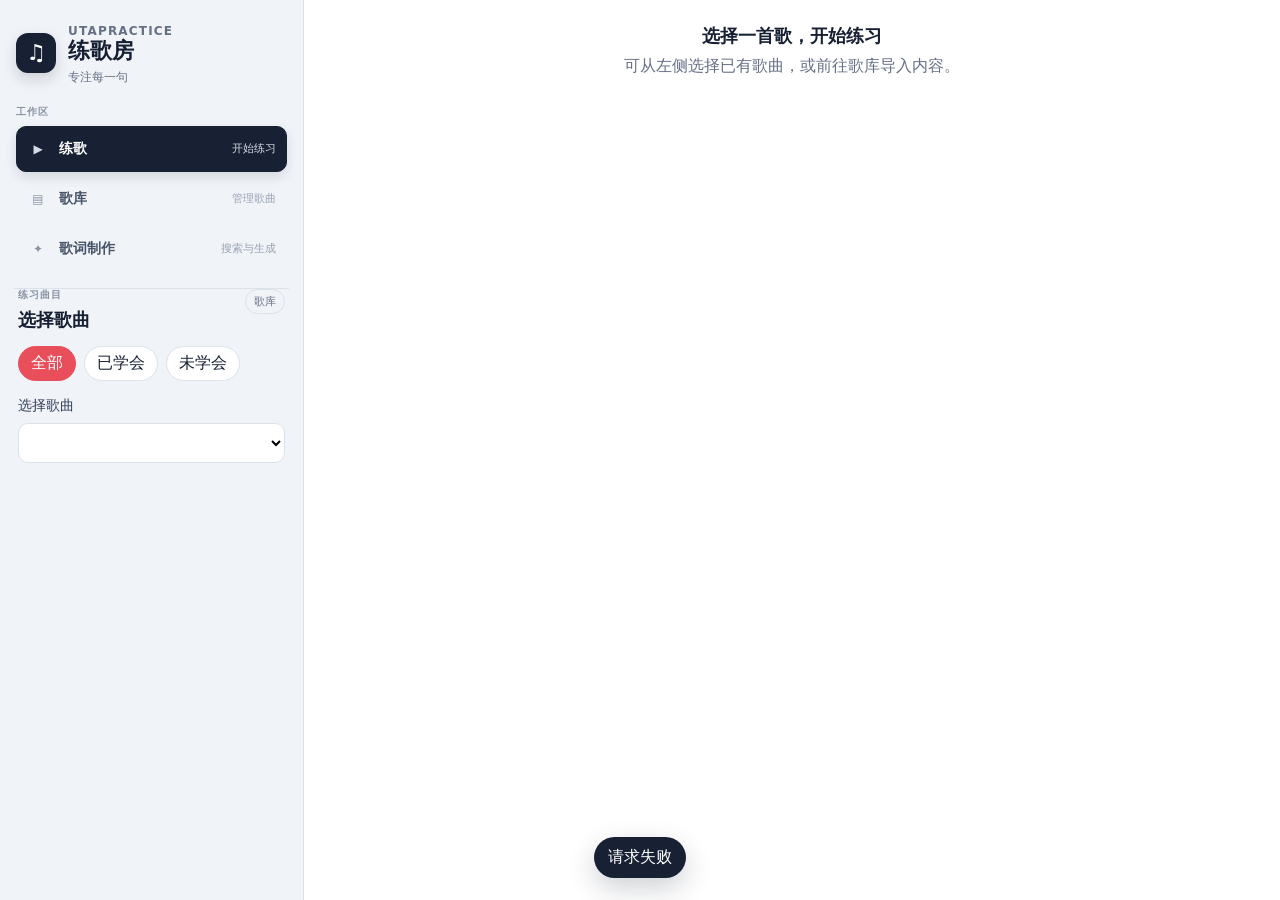
==== commit 270640df: "feat: redesign sidebar, add original+romaji mode, speed up APK sync - Rebuild the sidebar as a verti" ====
--- a/templates/index.html
+++ b/templates/index.html
@@ -3,8 +3,9 @@
 <head>
   <meta charset="utf-8">
   <meta name="viewport" content="width=device-width, initial-scale=1, viewport-fit=cover">
-  <meta name="theme-color" content="#f7f8fb">
+  <meta name="theme-color" content="#f4f6f9">
   <title>练歌房</title>
+  <link rel="icon" href="data:image/svg+xml,<svg xmlns=%22http://www.w3.org/2000/svg%22 viewBox=%220 0 64 64%22><text y=%2252%22 font-size=%2252%22>♫</text></svg>">
   <link rel="manifest" href="/manifest.webmanifest">
   <link rel="stylesheet" href="/web_static/app.css">
   <link rel="stylesheet" href="/web_static/netease.css">
@@ -13,20 +14,44 @@
   <div class="app-shell" id="appShell">
     <div class="sidebar-backdrop" id="sidebarBackdrop" aria-hidden="true"></div>
     <aside class="sidebar">
-      <div class="brand">
-        <h1>练歌房</h1>
-        <button class="plain-icon mobile-only" id="closeSidebar" type="button" aria-label="返回">←</button>
+      <div class="sidebar-header">
+        <div class="brand">
+          <div class="brand-mark" aria-hidden="true">♫</div>
+          <div class="brand-copy">
+            <p class="brand-eyebrow">UTAPRACTICE</p>
+            <h1>练歌房</h1>
+            <p>专注每一句</p>
+          </div>
+          <button class="plain-icon mobile-only" id="closeSidebar" type="button" aria-label="返回">←</button>
+        </div>
+
+        <div class="sidebar-eyebrow">工作区</div>
+        <nav class="side-nav" aria-label="页面">
+          <button type="button" class="active" data-page="practice">
+            <span class="nav-item-main"><span class="nav-icon" aria-hidden="true">▶</span><span>练歌</span></span>
+            <span class="nav-item-meta">开始练习</span>
+          </button>
+          <button type="button" data-page="library">
+            <span class="nav-item-main"><span class="nav-icon" aria-hidden="true">▤</span><span>歌库</span></span>
+            <span class="nav-item-meta">管理歌曲</span>
+          </button>
+          <button type="button" data-page="search">
+            <span class="nav-item-main"><span class="nav-icon" aria-hidden="true">✦</span><span>歌词制作</span></span>
+            <span class="nav-item-meta">搜索与生成</span>
+          </button>
+        </nav>
       </div>
 
-      <nav class="side-nav" aria-label="页面">
-        <button type="button" class="active" data-page="practice">练习</button>
-        <button type="button" data-page="library">歌库</button>
-        <button type="button" data-page="search">搜索·生成</button>
-      </nav>
-
-      <div class="side-page active" data-page-panel="practice">
+      <div class="sidebar-body">
+        <div class="side-page active" data-page-panel="practice">
         <section class="panel">
-          <h2>曲库</h2>
+          <div class="panel-heading">
+            <div>
+              <p class="sidebar-eyebrow">练习曲目</p>
+              <h2>选择歌曲</h2>
+            </div>
+            <span class="panel-kicker">歌库</span>
+          </div>
           <div class="segmented" id="filterGroup" role="radiogroup" aria-label="筛选">
             <button type="button" class="active" data-filter="all">全部</button>
             <button type="button" data-filter="learned">已学会</button>
@@ -39,75 +64,103 @@
         </section>
 
         <section class="panel song-panel" id="songPanel" hidden>
-          <h2 id="songTitle"></h2>
+          <div class="panel-heading song-panel-heading">
+            <div>
+              <p class="sidebar-eyebrow">当前歌曲</p>
+              <h2 id="songTitle"></h2>
+            </div>
+            <span class="song-status-dot" aria-hidden="true"></span>
+          </div>
           <p class="meta-line" id="songAvailability"></p>
-          <button type="button" id="editLyrics">编辑歌词</button>
-          <label class="field" id="keyField">
-            <span>实时升降调 (Key)</span>
-            <input id="keySlider" type="range" min="-12" max="12" value="0">
-            <output id="keyOutput">0</output>
-          </label>
-          <div class="button-row">
-            <button type="button" id="saveKey">设为默认 Key</button>
-            <button type="button" id="resetKey">还原原 Key</button>
-          </div>
+          <div class="song-actions">
+            <button type="button" id="editLyrics" class="wide-button">编辑歌词</button>
+          </div>
+          <details class="control-disclosure" id="keyField" hidden>
+            <summary>
+              <span class="disclosure-title"><strong>升降调</strong><small>实时调整播放音高</small></span>
+              <output id="keySummaryValue">0</output>
+            </summary>
+            <div class="disclosure-content">
+              <input id="keySlider" type="range" min="-12" max="12" value="0" aria-label="实时升降调">
+              <div class="range-scale" aria-hidden="true"><span>-12</span><span>原调</span><span>+12</span></div>
+              <output id="keyOutput">0</output>
+              <div class="button-row">
+                <button type="button" id="saveKey">设为默认 Key</button>
+                <button type="button" id="resetKey">还原原 Key</button>
+              </div>
+            </div>
+          </details>
         </section>
 
         <section class="panel song-panel" id="settingsPanel" hidden>
-          <h2>显示 & 备注</h2>
-          <label class="field">
-            <span>歌词显示模式</span>
-            <select id="displayMode">
-              <option value="both">原文 + 译文</option>
-              <option value="original">仅原文</option>
-            </select>
-          </label>
-          <label class="check-row">
-            <input id="rubyToggle" type="checkbox" checked>
-            <span>假名标注</span>
-          </label>
-          <div class="field">
-            <span>歌词对齐</span>
-            <div class="segmented" id="alignGroup">
-              <button type="button" data-align="left">居左</button>
-              <button type="button" class="active" data-align="center">居中</button>
-              <button type="button" data-align="right">居右</button>
-            </div>
-          </div>
-          <label class="field">
-            <span>备注</span>
-            <input id="rangeInput" type="text" autocomplete="off">
-          </label>
-          <label class="check-row">
-            <input id="learnedInput" type="checkbox">
-            <span>已学会</span>
-          </label>
-        </section>
-
-        <section class="panel song-panel apk-only-panel" id="apkSyncPanel" hidden>
-          <h2>APK 可选同步</h2>
-          <label class="field">
-            <span>可选同步后端地址</span>
-            <input id="apkServerUrl" type="url" placeholder="http://your-server.local:8502">
-          </label>
-          <div class="button-row">
-            <button type="button" id="apkSyncAll">同步全部</button>
-          </div>
-          <div class="job-progress apk-sync-progress">
-            <span id="apkSyncProgress"></span>
-          </div>
-          <p class="status-line" id="apkSyncStatus">已同步的歌曲可离线播放。</p>
-        </section>
-      </div>
-
-      <div class="side-page" data-page-panel="library">
+          <div class="panel-heading">
+            <div>
+              <p class="sidebar-eyebrow">显示</p>
+              <h2>练习设置</h2>
+            </div>
+          </div>
+          <div class="setting-group">
+            <p class="setting-group-title">歌词呈现</p>
+            <label class="field">
+              <span>显示模式</span>
+              <select id="displayMode">
+                <option value="both">原文 + 译文</option>
+                <option value="original_roman">原文 + 罗马音</option>
+                <option value="original">仅原文</option>
+              </select>
+            </label>
+            <label class="check-row">
+              <input id="rubyToggle" type="checkbox" checked>
+              <span>显示假名标注</span>
+            </label>
+            <div class="field">
+              <span>歌词对齐</span>
+              <div class="segmented" id="alignGroup">
+                <button type="button" data-align="left">居左</button>
+                <button type="button" class="active" data-align="center">居中</button>
+                <button type="button" data-align="right">居右</button>
+              </div>
+            </div>
+          </div>
+          <div class="setting-group">
+            <p class="setting-group-title">学习记录</p>
+            <label class="field">
+              <span>备注</span>
+              <input id="rangeInput" type="text" autocomplete="off">
+            </label>
+            <label class="check-row">
+              <input id="learnedInput" type="checkbox">
+              <span>标记为已学会</span>
+            </label>
+          </div>
+        </section>
+
+        <details class="panel control-disclosure apk-only-panel" id="apkSyncPanel" hidden>
+          <summary><span class="disclosure-title"><strong>本机同步</strong><small>APK 离线歌曲管理</small></span></summary>
+          <div class="disclosure-content">
+            <label class="field">
+              <span>可选同步后端地址</span>
+              <input id="apkServerUrl" type="url" placeholder="http://your-server.local:8502">
+            </label>
+            <div class="button-row">
+              <button type="button" id="apkSyncAll">同步全部</button>
+            </div>
+            <div class="job-progress apk-sync-progress">
+              <span id="apkSyncProgress"></span>
+            </div>
+            <p class="status-line" id="apkSyncStatus">已同步的歌曲可离线播放。</p>
+          </div>
+        </details>
+        </div>
+
+        <div class="side-page" data-page-panel="library">
         <section class="panel">
-          <h2>本地导入</h2>
+          <h2>导入内容</h2>
           <div class="library-add-row">
             <button type="button" id="addSongButton" class="wide-button">添加歌曲</button>
             <button type="button" id="addLyricsButton" class="wide-button">添加歌词</button>
           </div>
-          <p class="status-line" id="libraryAddStatus">歌库列表在右侧，每行带「改 / 删」按钮。</p>
+          <p class="status-line" id="libraryAddStatus">音频和歌词可以分开导入，歌名相同时会自动合并。</p>
         </section>
 
         <section class="panel library-import-form" id="audioImportPanel" hidden>
@@ -133,6 +186,14 @@
           <label class="field">
             <span>新歌词歌名</span>
             <input id="lyricsSongNameInput" type="text" autocomplete="off" placeholder="未关联时填写">
+          </label>
+          <label class="field">
+            <span>歌手（可选）</span>
+            <input id="lyricsArtistInput" type="text" autocomplete="off" placeholder="用于保存歌曲信息">
+          </label>
+          <label class="field">
+            <span>专辑（可选）</span>
+            <input id="lyricsAlbumInput" type="text" autocomplete="off" placeholder="用于保存歌曲信息">
           </label>
           <label class="field">
             <span>LRC / JSON</span>
@@ -154,6 +215,43 @@
           <button type="button" id="saveLyricsText" class="wide-button">保存输入歌词</button>
           <p class="status-line upload-status" id="lyricsTextStatus">可粘贴 LRC 或 JSON 歌词</p>
         </section>
+        </div>
+
+        <div class="side-page" data-page-panel="search">
+        <details class="panel settings-disclosure">
+          <summary>AI 服务设置</summary>
+          <div class="section-heading">
+            <h2>生成服务</h2>
+          </div>
+          <form id="aiSettingsForm">
+          <label class="field">
+            <span>OpenAI 兼容 Base URL</span>
+            <input id="baseUrlInput" type="url" placeholder="https://api.openai.com/v1">
+          </label>
+          <label class="field">
+            <span>API Key</span>
+            <input id="apiKeyInput" type="password" placeholder="留空则不修改已保存 Key">
+          </label>
+          <label class="field">
+            <span>模型</span>
+            <input id="modelInput" type="text" placeholder="deepseek-v4-pro">
+          </label>
+          <p class="status-line" id="aiSettingsStatus" aria-live="polite">正在读取接口状态...</p>
+          <div class="button-row">
+            <button type="button" id="saveApiSettings">保存接口设置</button>
+            <button type="button" id="testApiSettings">测试连接</button>
+          </div>
+          </form>
+        </details>
+
+        <section class="panel">
+          <div class="section-heading">
+            <h2>任务列表</h2>
+            <button type="button" id="refreshJobs" class="plain-button">刷新</button>
+          </div>
+          <div class="job-list" id="jobList"></div>
+        </section>
+        </div>
       </div>
     </aside>
 
@@ -161,7 +259,17 @@
       <button class="sidebar-toggle mobile-only" id="openSidebar" type="button" aria-label="打开侧栏">☰</button>
 
       <section class="player-view" id="playerView">
-        <div class="empty-state" id="emptyState">请选择一首歌曲开始练习</div>
+        <header class="practice-header" id="practiceHeader" hidden>
+          <div>
+            <span>正在练习</span>
+            <strong id="practiceSongTitle"></strong>
+          </div>
+          <span id="practiceSongStatus"></span>
+        </header>
+        <div class="empty-state" id="emptyState">
+          <strong>选择一首歌，开始练习</strong>
+          <span>可从左侧选择已有歌曲，或前往歌库导入内容。</span>
+        </div>
         <div class="lyrics align-center" id="lyrics"></div>
         <div class="controls" id="controls" hidden>
           <div class="ab-controls">
@@ -185,8 +293,12 @@
           <div>
             <p class="meta-line">歌库</p>
             <h2>全部歌曲</h2>
-            <p class="status-line" id="libraryViewStatus">点歌曲载入练习；「改」编辑歌词，「删」归档歌曲。</p>
-          </div>
+            <p class="status-line" id="libraryViewStatus">选择歌曲进入练习；也可以编辑、重命名或归档。</p>
+          </div>
+          <label class="library-search">
+            <span class="sr-only">搜索歌库</span>
+            <input id="librarySearchInput" type="search" autocomplete="off" placeholder="搜索歌名">
+          </label>
         </div>
         <div class="library-list" id="libraryList"></div>
       </section>
@@ -194,152 +306,146 @@
       <section class="search-view" id="searchView" hidden>
         <div class="workspace-header search-workspace-header">
           <div>
-            <p class="meta-line">搜索 · 生成歌词</p>
-            <h2>一次搜索，同页生成</h2>
+            <p class="meta-line">歌词制作</p>
+            <h2>搜索并生成注音歌词</h2>
             <p class="meta-line" id="workspaceEditorSong"></p>
           </div>
-          <p class="status-line" id="workspaceStatus">输入歌名或歌手，一次同时搜索歌词与网易云歌曲；选中后在下方直接生成。</p>
+          <p class="status-line" id="workspaceStatus" aria-live="polite">搜索歌曲，选择合适的歌词版本，确认后生成注音歌词。</p>
         </div>
 
         <section class="workspace-section search-panel">
           <div class="step-heading">
             <span>♪</span>
             <div>
-              <h2>搜索歌词 + 歌曲</h2>
-              <p class="meta-line">一个关键词同时搜歌词来源（聚合）与网易云歌曲；结果只预览，不写入歌库。</p>
-            </div>
-          </div>
-          <div class="workspace-grid compact">
+              <h2>选择歌曲和歌词版本</h2>
+              <p class="meta-line">搜索结果不会自动写入歌库，确认下载或生成后才会保存。</p>
+            </div>
+          </div>
+          <div class="search-input-row">
             <label class="field">
-              <span>歌名 / 歌手</span>
+              <span>歌名、歌手或关键词</span>
               <input id="workspaceSongName" type="text" autocomplete="off">
-            </label>
-            <label class="field">
-              <span>歌手</span>
-              <input id="workspaceArtist" type="text" autocomplete="off">
-            </label>
-            <label class="field">
-              <span>专辑</span>
-              <input id="workspaceAlbum" type="text" autocomplete="off">
             </label>
             <label class="field">
               <span>歌词来源</span>
               <select id="workspaceProvider">
+                <option value="netease" selected>网易云</option>
                 <option value="aggregate">聚合来源</option>
-                <option value="netease">网易云</option>
                 <option value="qq">QQ 音乐</option>
                 <option value="kugou">酷狗</option>
                 <option value="lrclib">LRCLIB</option>
               </select>
             </label>
-          </div>
-          <div class="step-actions search-actions">
-            <button type="button" id="searchLyrics">搜索</button>
-          </div>
-          <p class="status-line" id="searchLyricsStatus">输入歌名或歌手后点搜索。</p>
-          <details class="search-fold" id="lyricsSearchFold">
-            <summary>搜索结果与确认（歌词 / 网易云歌曲 / 预览 / 下载）</summary>
-            <div class="search-preview-layout">
-              <article class="results-pane">
-                <div class="section-heading">
-                  <h3>歌词来源</h3>
-                  <span class="meta-line" id="searchSummary">暂无结果</span>
+            <button type="button" id="searchLyrics" class="button-primary search-go-button">搜索</button>
+          </div>
+          <details class="search-fold search-advanced">
+            <summary>高级选项（歌手 / 专辑）</summary>
+            <div class="workspace-grid">
+              <label class="field">
+                <span>歌手</span>
+                <input id="workspaceArtist" type="text" autocomplete="off">
+              </label>
+              <label class="field">
+                <span>专辑</span>
+                <input id="workspaceAlbum" type="text" autocomplete="off">
+              </label>
+            </div>
+          </details>
+          <p class="status-line" id="searchLyricsStatus" aria-live="polite">输入关键词后搜索。</p>
+
+          <div class="search-results-grid">
+            <article class="results-pane">
+              <div class="section-heading">
+                <h3>歌词来源</h3>
+                <span class="meta-line" id="searchSummary">暂无结果</span>
+              </div>
+              <div class="search-results" id="searchResults"><p class="empty-copy">搜索后在这里选择歌词版本</p></div>
+            </article>
+            <article class="results-pane">
+              <div class="section-heading">
+                <h3>网易云歌曲</h3>
+                <span class="meta-line" id="neteaseResultStatus">随搜索显示</span>
+              </div>
+              <div class="netease-results" id="neteaseResults"><p class="empty-copy">搜索后在这里选择要下载的歌曲</p></div>
+            </article>
+          </div>
+
+          <div class="netease-download-options">
+            <label class="field">
+              <span>下载音质</span>
+              <select id="neteaseQuality">
+                <option value="exhigh" selected>极高 / 320 kbps</option>
+                <option value="lossless">无损</option>
+                <option value="hires">Hi-Res</option>
+              </select>
+            </label>
+            <label class="check-row">
+              <input id="neteaseDownloadWithAi" type="checkbox">
+              <span>下载后生成注音歌词</span>
+            </label>
+            <button type="button" id="neteaseDownload" class="button-primary wide-button" disabled>下载选中歌曲</button>
+          </div>
+        </section>
+
+        <details class="search-fold netease-panel-fold">
+          <summary>网易云账号与连接</summary>
+          <section class="netease-panel" id="neteasePanel">
+            <p class="status-line" id="neteaseStatus">正在检查网易云登录状态...</p>
+            <div class="button-row">
+              <button type="button" id="neteaseLogin">扫码登录</button>
+              <button type="button" id="neteaseLogout" hidden>退出网易云</button>
+            </div>
+            <div class="netease-qr" id="neteaseQrWrap" hidden>
+              <img id="neteaseQrImage" alt="网易云登录二维码">
+              <p class="status-line" id="neteaseQrMessage">等待扫码...</p>
+            </div>
+            <details class="netease-noscan" id="neteaseNoScanWrap">
+              <summary>免扫码登录（手机验证码 / 粘贴 Cookie）</summary>
+              <p class="status-line" id="neteaseNoScanStatus"></p>
+              <label class="field">
+                <span>手机号（验证码登录）</span>
+                <div class="netease-phone-row">
+                  <input id="neteaseCountryCode" type="tel" value="86" inputmode="numeric" aria-label="国家区号">
+                  <input id="neteasePhone" type="tel" inputmode="numeric" autocomplete="tel" placeholder="手机号">
                 </div>
-                <div class="search-results" id="searchResults"></div>
-              </article>
-              <article class="results-pane">
-                <div class="section-heading">
-                  <h3>网易云歌曲</h3>
-                  <span class="meta-line" id="neteaseResultStatus">随搜索显示</span>
+              </label>
+              <label class="field">
+                <span>短信验证码</span>
+                <div class="netease-phone-row">
+                  <input id="neteaseCaptcha" type="text" inputmode="numeric" autocomplete="one-time-code" placeholder="6 位验证码">
+                  <button type="button" id="neteaseSendCaptcha" class="wide-button">发送验证码</button>
                 </div>
-                <div class="netease-results" id="neteaseResults"></div>
-              </article>
-            </div>
-            <div class="search-preview-layout">
-              <article class="preview-pane">
-                <div class="section-heading">
-                  <h3>来源预览</h3>
-                  <button type="button" id="usePreview">使用这个版本</button>
-                </div>
-                <div class="preview-box" id="mergedPreview"></div>
-              </article>
-              <article class="preview-pane">
-                <div class="section-heading">
-                  <h3>网易云下载</h3>
-                </div>
-                <label class="field">
-                  <span>下载音质</span>
-                  <select id="neteaseQuality">
-                    <option value="exhigh" selected>极高 / 320 kbps</option>
-                    <option value="lossless">无损</option>
-                    <option value="hires">Hi-Res</option>
-                  </select>
-                </label>
-                <button type="button" id="neteaseDownload" class="wide-button" disabled>下载选中歌曲</button>
-              </article>
-            </div>
-          </details>
-
-          <details class="search-fold netease-panel-fold">
-            <summary>网易云登录 / 连接（确认用）</summary>
-            <section class="netease-panel" id="neteasePanel">
-              <p class="status-line" id="neteaseStatus">正在检查网易云登录状态...</p>
+              </label>
               <div class="button-row">
-                <button type="button" id="neteaseLogin">扫码登录</button>
-                <button type="button" id="neteaseLogout" hidden>退出网易云</button>
+                <button type="button" id="neteaseCaptchaLogin" class="wide-button">验证码登录</button>
               </div>
-              <div class="netease-qr" id="neteaseQrWrap" hidden>
-                <img id="neteaseQrImage" alt="网易云登录二维码">
-                <p class="status-line" id="neteaseQrMessage">等待扫码...</p>
+              <label class="field">
+                <span>粘贴 Cookie 登录（官方网页登录后复制）</span>
+                <textarea id="neteaseCookieInput" rows="3" placeholder="MUSIC_U=xxx; __csrf=xxx; ..."></textarea>
+              </label>
+              <div class="button-row">
+                <button type="button" id="neteaseCookieLogin" class="wide-button">保存 Cookie 登录</button>
               </div>
-              <details class="netease-noscan" id="neteaseNoScanWrap">
-                <summary>免扫码登录（手机验证码 / 粘贴 Cookie）</summary>
-                <p class="status-line" id="neteaseNoScanStatus"></p>
-                <label class="field">
-                  <span>手机号（验证码登录）</span>
-                  <div class="netease-phone-row">
-                    <input id="neteaseCountryCode" type="tel" value="86" inputmode="numeric" aria-label="国家区号">
-                    <input id="neteasePhone" type="tel" inputmode="numeric" autocomplete="tel" placeholder="手机号">
-                  </div>
-                </label>
-                <label class="field">
-                  <span>短信验证码</span>
-                  <div class="netease-phone-row">
-                    <input id="neteaseCaptcha" type="text" inputmode="numeric" autocomplete="one-time-code" placeholder="6 位验证码">
-                    <button type="button" id="neteaseSendCaptcha" class="wide-button">发送验证码</button>
-                  </div>
-                </label>
-                <div class="button-row">
-                  <button type="button" id="neteaseCaptchaLogin" class="wide-button">验证码登录</button>
-                </div>
-                <label class="field">
-                  <span>粘贴 Cookie 登录（官方网页登录后复制）</span>
-                  <textarea id="neteaseCookieInput" rows="3" placeholder="MUSIC_U=xxx; __csrf=xxx; ..."></textarea>
-                </label>
-                <div class="button-row">
-                  <button type="button" id="neteaseCookieLogin" class="wide-button">保存 Cookie 登录</button>
-                </div>
-              </details>
-              <details class="netease-connection">
-                <summary>连接设置</summary>
-                <label class="field">
-                  <span>网易云桥接地址</span>
-                  <input id="neteaseBridgeUrl" type="url" placeholder="http://your-server.local:8503">
-                </label>
-                <button type="button" id="neteaseSaveBridge" class="wide-button">保存并重连</button>
-              </details>
-              <input id="neteaseQuery" type="search" autocomplete="off" hidden>
-              <button type="button" id="neteaseSearch" hidden>搜索网易云</button>
-            </section>
-          </details>
-        </section>
+            </details>
+            <details class="netease-connection">
+              <summary>连接设置</summary>
+              <label class="field">
+                <span>网易云桥接地址</span>
+                <input id="neteaseBridgeUrl" type="url" placeholder="http://your-server.local:8503">
+              </label>
+              <button type="button" id="neteaseSaveBridge" class="wide-button">保存并重连</button>
+            </details>
+            <input id="neteaseQuery" type="search" autocomplete="off" hidden>
+            <button type="button" id="neteaseSearch" hidden>搜索网易云</button>
+          </section>
+        </details>
 
         <section class="workspace-section workspace-step">
           <div class="step-heading">
             <span>1</span>
             <div>
-              <h2>工作源编辑和生成</h2>
-              <p class="meta-line">编辑原文、译文和读音源；AI 只写回工作源，不覆盖正式歌词。</p>
+              <h2>校对歌词素材</h2>
+              <p class="meta-line">生成前可调整原文、翻译和读音；完成后会直接更新这首歌的歌词。</p>
             </div>
           </div>
           <div class="source-editor-grid">
@@ -352,14 +458,14 @@
               <textarea id="workspaceTranslationLrc" class="source-textarea" spellcheck="false" placeholder="该版本没有译文"></textarea>
             </article>
             <article>
-              <h3>罗马音 / 注音 LRC</h3>
+              <h3>读音 / 罗马音 LRC</h3>
               <textarea id="workspaceRomanLrc" class="source-textarea" spellcheck="false" placeholder="该版本没有罗马音/读音"></textarea>
             </article>
           </div>
           <div class="step-actions">
-            <button type="button" id="saveWorkspace">保存工作源</button>
-            <button type="button" id="realignWorkspace">重新对齐</button>
-            <button type="button" id="generateWorkspaceRuby">AI 生成 ruby JSON</button>
+            <button type="button" id="saveWorkspace">保存草稿</button>
+            <button type="button" id="realignWorkspace">重新对齐时间轴</button>
+            <button type="button" id="generateWorkspaceRuby" class="button-primary">生成并应用</button>
           </div>
         </section>
 
@@ -367,8 +473,8 @@
           <div class="step-heading">
             <span>2</span>
             <div>
-              <h2>检查并发布</h2>
-              <p class="meta-line">确认生成结果后再发布到正式歌词，播放器只读取正式歌词。</p>
+              <h2>查看生成结果</h2>
+              <p class="meta-line">任务完成后播放器会自动使用最新歌词。</p>
             </div>
           </div>
           <div class="section-heading">
@@ -376,50 +482,17 @@
             <span class="meta-line" id="generatedSummary">尚未生成</span>
           </div>
           <div class="step-actions">
-            <button type="button" id="previewGenerated">预览生成结果</button>
-            <button type="button" id="publishWorkspace">发布为正式歌词</button>
+            <button type="button" id="previewGenerated">刷新结果预览</button>
           </div>
           <div class="generated-preview" id="generatedPreviewBox"></div>
         </section>
-
-        <details class="search-fold">
-          <summary>接口设置</summary>
-          <section class="panel">
-            <label class="field">
-              <span>OpenAI 兼容 Base URL</span>
-              <input id="baseUrlInput" type="url" placeholder="https://api.openai.com/v1">
-            </label>
-            <label class="field">
-              <span>API Key</span>
-              <input id="apiKeyInput" type="password" placeholder="留空则不修改已保存 Key">
-            </label>
-            <label class="field">
-              <span>模型</span>
-              <input id="modelInput" type="text" placeholder="deepseek-v4-pro">
-            </label>
-            <p class="status-line" id="aiSettingsStatus">正在读取接口状态...</p>
-            <div class="button-row">
-              <button type="button" id="saveApiSettings">保存接口设置</button>
-              <button type="button" id="testApiSettings">测试连接</button>
-            </div>
-          </section>
-        </details>
-
-        <details class="search-fold" open>
-          <summary>任务列表</summary>
-          <div class="section-heading">
-            <h2>任务列表</h2>
-            <button type="button" id="refreshJobs" class="plain-button">刷新</button>
-          </div>
-          <div class="job-list" id="jobList"></div>
-        </details>
       </section>
     </main>
   </div>
 
-  <dialog id="lyricsDialog">
+  <dialog id="lyricsDialog" aria-labelledby="lyricsDialogTitle">
     <form method="dialog" class="dialog-card">
-      <h2>编辑歌词 JSON</h2>
+      <h2 id="lyricsDialogTitle">编辑歌词 JSON</h2>
       <textarea id="lyricsEditor" spellcheck="false"></textarea>
       <p id="editorError" class="error-text"></p>
       <div class="button-row end">
@@ -429,8 +502,34 @@
     </form>
   </dialog>
 
-  <div class="toast" id="toast" hidden></div>
+  <dialog id="renameDialog" aria-labelledby="renameDialogTitle">
+    <form method="dialog" class="dialog-card" id="renameForm">
+      <h2 id="renameDialogTitle">重命名歌曲</h2>
+      <label class="field">
+        <span>新歌名</span>
+        <input id="renameSongInput" type="text" autocomplete="off" required>
+      </label>
+      <p id="renameError" class="error-text" aria-live="polite"></p>
+      <div class="button-row end">
+        <button value="cancel" type="submit">取消</button>
+        <button id="confirmRename" class="button-primary" type="button">保存</button>
+      </div>
+    </form>
+  </dialog>
+
+  <dialog id="confirmDialog" aria-labelledby="confirmDialogTitle">
+    <form method="dialog" class="dialog-card compact-dialog">
+      <h2 id="confirmDialogTitle">确认操作</h2>
+      <p id="confirmDialogMessage"></p>
+      <div class="button-row end">
+        <button value="cancel" type="submit">取消</button>
+        <button id="confirmDialogAction" class="button-danger" type="button">确认归档</button>
+      </div>
+    </form>
+  </dialog>
+
+  <div class="toast" id="toast" role="status" aria-live="polite" hidden></div>
   <script src="/web_static/app.js"></script>
   <script src="/web_static/netease.js"></script>
 </body>
-</html>+</html>
--- a/web_static/app.css
+++ b/web_static/app.css
@@ -1,8 +1,19 @@
 :root {
   color-scheme: light;
-  font-family: Inter, "Noto Sans SC", "Microsoft YaHei", system-ui, sans-serif;
-  background: #f7f8fb;
-  color: #182033;
+  font-family: Inter, "Noto Sans SC", "PingFang SC", "Microsoft YaHei", system-ui, sans-serif;
+  background: #f4f6f9;
+  color: #172033;
+  --color-bg: #f4f6f9;
+  --color-surface: #ffffff;
+  --color-sidebar: #f0f3f7;
+  --color-text: #172033;
+  --color-muted: #667085;
+  --color-border: #dce2ea;
+  --color-accent: #e84f5b;
+  --color-accent-strong: #cf3f4b;
+  --color-danger: #b42318;
+  --shadow-sm: 0 1px 2px rgba(16, 24, 40, 0.04);
+  --shadow-md: 0 14px 34px rgba(16, 24, 40, 0.1);
   --safe-top: 0px;
   --safe-right: 0px;
   --safe-bottom: 0px;
@@ -40,13 +51,40 @@
 }
 
 button {
-  border: 1px solid #d4d9e3;
-  background: #fff;
-  color: #182033;
-  border-radius: 8px;
+  border: 1px solid var(--color-border);
+  background: var(--color-surface);
+  color: var(--color-text);
+  border-radius: 10px;
   min-height: 40px;
   padding: 8px 12px;
   cursor: pointer;
+  transition: border-color 0.16s ease, background-color 0.16s ease, box-shadow 0.16s ease, transform 0.16s ease;
+}
+
+button:active:not(:disabled) {
+  transform: translateY(1px);
+}
+
+button:focus-visible,
+input:focus-visible,
+select:focus-visible,
+textarea:focus-visible,
+summary:focus-visible {
+  outline: 3px solid rgba(232, 79, 91, 0.2);
+  outline-offset: 2px;
+}
+
+.button-primary {
+  border-color: var(--color-accent);
+  background: var(--color-accent);
+  color: #fff;
+  font-weight: 700;
+}
+
+.button-danger {
+  border-color: var(--color-danger);
+  background: var(--color-danger);
+  color: #fff;
 }
 
 .app-shell {
@@ -54,8 +92,8 @@
   width: 100vw;
   height: 100dvh;
   display: grid;
-  grid-template-columns: 300px minmax(0, 1fr);
-  background: #fff;
+  grid-template-columns: 304px minmax(0, 1fr);
+  background: var(--color-bg);
   overflow: hidden;
 }
 
@@ -66,17 +104,65 @@
 .sidebar {
   min-height: 0;
   overflow-y: auto;
-  background: #eef1f6;
-  border-right: 1px solid #dde3ed;
-  padding: calc(20px + var(--safe-top)) 20px calc(20px + var(--safe-bottom));
+  background: var(--color-sidebar);
+  border-right: 1px solid var(--color-border);
+  padding: 0 16px calc(24px + var(--safe-bottom));
+}
+
+.sidebar-header {
+  position: sticky;
+  top: 0;
+  z-index: 5;
+  margin: 0 -2px;
+  padding: calc(20px + var(--safe-top)) 2px 16px;
+  background: var(--color-sidebar);
+  border-bottom: 1px solid var(--color-border);
 }
 
 .brand {
   display: flex;
   align-items: center;
-  justify-content: space-between;
   gap: 12px;
-  margin-bottom: 18px;
+  margin-bottom: 20px;
+}
+
+.brand-mark {
+  display: grid;
+  flex: 0 0 auto;
+  place-items: center;
+  width: 40px;
+  height: 40px;
+  border-radius: 12px;
+  background: #182033;
+  color: #fff;
+  font-size: 22px;
+  box-shadow: 0 6px 14px rgba(24, 32, 51, 0.16);
+}
+
+.brand-copy {
+  min-width: 0;
+  flex: 1 1 auto;
+}
+
+.brand-eyebrow,
+.sidebar-eyebrow {
+  margin: 0 0 4px;
+  color: #8993a5;
+  font-size: 10px;
+  font-weight: 800;
+  letter-spacing: 0.1em;
+  line-height: 1.2;
+  text-transform: uppercase;
+}
+
+.brand-copy h1 {
+  font-size: 22px;
+}
+
+.brand p {
+  margin: 4px 0 0;
+  color: var(--color-muted);
+  font-size: 12px;
 }
 
 h1,
@@ -94,8 +180,8 @@
 }
 
 .panel {
-  border-top: 1px solid #cfd6e2;
-  padding: 24px 0;
+  border-top: 1px solid var(--color-border);
+  padding: 22px 0;
 }
 
 .panel:first-of-type {
@@ -113,24 +199,63 @@
   margin-top: 16px;
 }
 
+.sidebar-body {
+  padding: 0 2px;
+}
+
+.sidebar-eyebrow {
+  margin-bottom: 8px;
+}
+
 .side-nav {
   display: grid;
-  grid-template-columns: repeat(3, minmax(0, 1fr));
-  gap: 6px;
-  margin-bottom: 18px;
+  gap: 4px;
 }
 
 .side-nav button {
-  min-height: 34px;
-  padding: 6px 8px;
-  border-radius: 999px;
-  font-size: 13px;
+  display: flex;
+  align-items: center;
+  justify-content: space-between;
+  min-height: 46px;
+  padding: 8px 10px;
+  border-color: transparent;
+  border-radius: 10px;
+  background: transparent;
+  color: #475467;
+  font-size: 14px;
+  text-align: left;
+}
+
+.nav-item-main {
+  display: inline-flex;
+  align-items: center;
+  gap: 10px;
+  font-weight: 700;
+}
+
+.nav-icon {
+  display: inline-grid;
+  place-items: center;
+  width: 22px;
+  color: #8993a5;
+  font-size: 12px;
+}
+
+.nav-item-meta {
+  color: #98a2b3;
+  font-size: 11px;
 }
 
 .side-nav button.active {
   color: #fff;
   background: #182033;
   border-color: #182033;
+  box-shadow: 0 5px 12px rgba(24, 32, 51, 0.12);
+}
+
+.side-nav button.active .nav-icon,
+.side-nav button.active .nav-item-meta {
+  color: #d6dbe5;
 }
 
 .side-page {
@@ -139,6 +264,49 @@
 
 .side-page.active {
   display: block;
+}
+
+.panel-heading {
+  align-items: flex-start;
+  display: flex;
+  gap: 10px;
+  justify-content: space-between;
+}
+
+.panel-kicker {
+  flex: 0 0 auto;
+  border: 1px solid #dce2ea;
+  border-radius: 999px;
+  color: #667085;
+  font-size: 11px;
+  padding: 4px 8px;
+}
+
+.song-status-dot {
+  flex: 0 0 auto;
+  width: 8px;
+  height: 8px;
+  margin-top: 8px;
+  border-radius: 50%;
+  background: #12b76a;
+  box-shadow: 0 0 0 4px rgba(18, 183, 106, 0.12);
+}
+
+.song-panel-heading h2 {
+  overflow-wrap: anywhere;
+}
+
+.setting-group + .setting-group {
+  margin-top: 20px;
+  padding-top: 18px;
+  border-top: 1px solid #edf0f5;
+}
+
+.setting-group-title {
+  margin: 0;
+  color: #667085;
+  font-size: 12px;
+  font-weight: 700;
 }
 
 .field > span,
@@ -149,20 +317,31 @@
 
 select,
 input[type="text"],
+input[type="search"],
+input[type="tel"],
 input[type="url"],
 input[type="password"],
 textarea {
   width: 100%;
-  border: 1px solid #d8dee9;
-  border-radius: 8px;
+  border: 1px solid var(--color-border);
+  border-radius: 10px;
   background: #fff;
   min-height: 40px;
   padding: 8px 12px;
 }
 
+select:hover,
+input[type="text"]:hover,
+input[type="search"]:hover,
+input[type="url"]:hover,
+input[type="password"]:hover,
+textarea:hover {
+  border-color: #b9c2cf;
+}
+
 input[type="range"] {
   width: 100%;
-  accent-color: #ff4b55;
+  accent-color: var(--color-accent);
 }
 
 input[type="file"] {
@@ -226,8 +405,86 @@
 
 output {
   justify-self: center;
-  color: #ff4b55;
+  color: var(--color-accent);
   font-size: 13px;
+}
+
+.control-disclosure {
+  border: 1px solid var(--color-border);
+  border-radius: 12px;
+  margin-top: 14px;
+  background: #fbfcfe;
+}
+
+.control-disclosure > summary {
+  display: flex;
+  align-items: center;
+  justify-content: space-between;
+  gap: 12px;
+  min-height: 48px;
+  padding: 8px 12px;
+  cursor: pointer;
+  list-style-position: inside;
+}
+
+.control-disclosure > summary::marker {
+  color: #98a2b3;
+}
+
+.disclosure-title {
+  display: grid;
+  gap: 2px;
+  min-width: 0;
+}
+
+.disclosure-title strong {
+  font-size: 13px;
+}
+
+.disclosure-title small {
+  color: #8993a5;
+  font-size: 11px;
+}
+
+.control-disclosure > summary > output {
+  flex: 0 0 auto;
+  min-width: 28px;
+  color: var(--color-accent);
+  font-weight: 700;
+  text-align: right;
+}
+
+.disclosure-content {
+  border-top: 1px solid #e7ebf1;
+  padding: 14px 12px 12px;
+}
+
+.disclosure-content .field {
+  margin-top: 0;
+}
+
+.range-scale {
+  display: flex;
+  justify-content: space-between;
+  margin-top: 3px;
+  color: #98a2b3;
+  font-size: 11px;
+}
+
+.disclosure-content > output {
+  display: block;
+  margin-top: 8px;
+  text-align: center;
+}
+
+.apk-only-panel {
+  border-top: 1px solid var(--color-border);
+  padding: 18px 0 0;
+  background: transparent;
+}
+
+.apk-only-panel.control-disclosure > summary {
+  padding: 8px 10px;
 }
 
 .segmented {
@@ -244,8 +501,8 @@
 }
 
 .segmented button.active {
-  background: #ff4b55;
-  border-color: #ff4b55;
+  background: var(--color-accent);
+  border-color: var(--color-accent);
   color: white;
 }
 
@@ -329,9 +586,10 @@
 
 .job-item {
   position: relative;
-  border: 1px solid #d0d5dd;
-  border-radius: 8px;
-  padding: 10px 34px 10px 10px;
+  border: 1px solid var(--color-border);
+  border-radius: 12px;
+  background: rgba(255, 255, 255, 0.7);
+  padding: 14px;
 }
 
 .job-title {
@@ -339,11 +597,19 @@
   display: flex;
   gap: 8px;
   justify-content: space-between;
+  padding-right: 44px;
 }
 
 .job-title span {
+  flex: 0 0 auto;
   color: #667085;
   font-size: 12px;
+  white-space: nowrap;
+}
+
+.job-title strong {
+  min-width: 0;
+  overflow-wrap: anywhere;
 }
 
 .job-item.done .job-title span {
@@ -372,6 +638,14 @@
   word-break: break-word;
 }
 
+.job-latest-step {
+  margin: 8px 0 0;
+  color: #475467;
+  font-size: 12px;
+  line-height: 1.45;
+  overflow-wrap: anywhere;
+}
+
 .job-step-line + .job-step-line {
   margin-top: 3px;
 }
@@ -409,32 +683,29 @@
 
 .job-delete-button {
   position: absolute;
-  right: 6px;
-  top: 6px;
-  width: 28px;
-  min-height: 28px;
+  right: 10px;
+  top: 9px;
+  min-height: 30px;
   border: 0;
-  border-radius: 50%;
+  border-radius: 8px;
   background: transparent;
   color: #98a2b3;
-  font-size: 20px;
+  font-size: 12px;
   line-height: 1;
-  padding: 0;
+  padding: 4px 6px;
 }
 
 .job-item .job-delete-button {
-  display: grid;
-  place-items: center;
-  width: 28px;
-  height: 28px;
-  min-height: 28px;
+  width: auto;
+  height: 30px;
+  min-height: 30px;
   margin-top: 0;
-  padding: 0;
+  padding: 4px 6px;
 }
 
 .job-item .job-retry-button {
-  border-color: #ff4b55;
-  color: #ff4b55;
+  border-color: var(--color-accent);
+  color: var(--color-accent);
 }
 
 .job-item .job-retry-button:hover {
@@ -453,7 +724,7 @@
   display: block;
   height: 100%;
   border-radius: inherit;
-  background: #ff4b55;
+  background: var(--color-accent);
 }
 
 .player {
@@ -464,7 +735,36 @@
   display: flex;
   flex-direction: column;
   overflow: hidden;
-  background: #fff;
+  background: var(--color-surface);
+}
+
+.practice-header {
+  align-items: center;
+  display: flex;
+  flex: 0 0 auto;
+  gap: 18px;
+  justify-content: space-between;
+  min-height: 68px;
+  padding: 14px clamp(24px, 6vw, 88px);
+  border-bottom: 1px solid #edf0f5;
+  background: rgba(255, 255, 255, 0.94);
+}
+
+.practice-header div {
+  display: grid;
+  gap: 3px;
+  min-width: 0;
+}
+
+.practice-header strong {
+  overflow: hidden;
+  text-overflow: ellipsis;
+  white-space: nowrap;
+}
+
+.practice-header span {
+  color: var(--color-muted);
+  font-size: 12px;
 }
 
 .player-view {
@@ -477,7 +777,16 @@
 
 .empty-state {
   margin: auto;
-  color: #667085;
+  color: var(--color-muted);
+  display: grid;
+  gap: 8px;
+  padding: 24px;
+  text-align: center;
+}
+
+.empty-state strong {
+  color: var(--color-text);
+  font-size: 18px;
 }
 
 .lyrics {
@@ -521,6 +830,14 @@
   line-height: 1.55;
 }
 
+.lyric-line .roman-text {
+  color: #718096;
+  display: inline-block;
+  font-size: 0.9em;
+  letter-spacing: 0.02em;
+  line-height: 1.55;
+}
+
 ruby rt {
   color: #9aa3b2;
   font-size: 0.72em;
@@ -565,7 +882,7 @@
   min-height: 0;
   overflow-y: auto;
   padding: 56px clamp(20px, 5vw, 72px) 40px;
-  background: #fff;
+  background: var(--color-bg);
 }
 
 .workspace-header {
@@ -587,15 +904,17 @@
 }
 
 .workspace-section {
-  border-top: 1px solid #eaecf0;
+  border: 1px solid var(--color-border);
+  border-radius: 16px;
   margin: 0 auto;
   max-width: 1280px;
-  padding: 22px 0;
+  padding: 24px;
+  background: var(--color-surface);
+  box-shadow: var(--shadow-sm);
 }
 
 .workspace-section:first-of-type {
-  border-top: 0;
-  padding-top: 0;
+  padding-top: 24px;
 }
 
 /* 统一搜索页：搜索歌词 + 搜索歌曲（网易云）合并在同一页 */
@@ -604,7 +923,7 @@
   min-height: 0;
   overflow-y: auto;
   padding: 56px clamp(20px, 5vw, 72px) 40px;
-  background: #fff;
+  background: var(--color-bg);
 }
 
 .search-workspace-header {
@@ -626,10 +945,10 @@
 }
 
 .search-panel {
-  border-top: 1px solid #eaecf0;
-  margin: 0 auto;
-  max-width: 1280px;
-  padding: 22px 0;
+  border: 1px solid var(--color-border);
+  border-radius: 16px;
+  box-shadow: var(--shadow-sm);
+  background: var(--color-surface);
 }
 
 /* 歌库右栏列表 */
@@ -638,7 +957,15 @@
   min-height: 0;
   overflow-y: auto;
   padding: 56px clamp(20px, 5vw, 72px) 40px;
-  background: #fff;
+  background: var(--color-bg);
+}
+
+.library-search {
+  width: min(320px, 100%);
+}
+
+.library-search input {
+  width: 100%;
 }
 
 .library-list {
@@ -656,9 +983,10 @@
 }
 
 .library-item {
-  background: #fff;
-  border: 1px solid #d0d5dd;
-  border-radius: 8px;
+  background: var(--color-surface);
+  border: 1px solid var(--color-border);
+  border-radius: 12px;
+  box-shadow: var(--shadow-sm);
   display: flex;
   align-items: stretch;
   min-height: 0;
@@ -676,7 +1004,7 @@
   padding: 10px 12px;
   text-align: left;
   border: 0;
-  border-radius: 8px 0 0 8px;
+  border-radius: 12px 0 0 12px;
   background: #fff;
   overflow: hidden;
 }
@@ -695,14 +1023,14 @@
 .library-item-actions {
   display: flex;
   align-items: stretch;
-  gap: 8px;
+  gap: 6px;
   flex: 0 0 auto;
   padding: 10px 12px 10px 0;
 }
 
 .library-item-actions button {
   min-height: 0;
-  min-width: 44px;
+  min-width: 58px;
   padding: 6px 12px;
 }
 
@@ -715,8 +1043,8 @@
 }
 
 .library-add-row button.active {
-  background: #ff4b55;
-  border-color: #ff4b55;
+  background: var(--color-accent);
+  border-color: var(--color-accent);
   color: #fff;
 }
 
@@ -731,7 +1059,12 @@
 }
 
 .search-panel + .search-panel {
-  margin-top: 10px;
+  margin-top: 16px;
+}
+
+.workspace-section + .workspace-section,
+.netease-panel-fold + .workspace-section {
+  margin-top: 16px;
 }
 
 .search-panel .field {
@@ -754,7 +1087,7 @@
 }
 
 .search-fold > summary:hover {
-  color: #ff4b55;
+  color: var(--color-accent);
 }
 
 .search-fold[open] > summary {
@@ -770,9 +1103,45 @@
 }
 
 .search-view .netease-download-options {
-  grid-template-columns: minmax(180px, 280px) auto;
+  grid-template-columns: minmax(160px, 240px) minmax(180px, 1fr) minmax(170px, auto);
   align-items: end;
   gap: 16px;
+  margin-top: 16px;
+}
+
+@media (hover: hover) and (pointer: fine) {
+  .button-primary:hover {
+    border-color: var(--color-accent-strong);
+    background: var(--color-accent-strong);
+    color: #fff;
+  }
+
+  .button-danger:hover {
+    border-color: #912018;
+    background: #912018;
+    color: #fff;
+  }
+}
+
+@media (max-width: 1120px) and (min-width: 761px) {
+  .search-results-grid,
+  .source-editor-grid {
+    grid-template-columns: 1fr;
+  }
+
+  .search-results-grid .search-results,
+  .search-results-grid .netease-results {
+    height: 280px;
+  }
+
+  .search-view .netease-download-options {
+    grid-template-columns: 1fr;
+  }
+}
+
+.search-view .netease-download-options .check-row {
+  margin: 0 0 8px;
+  white-space: nowrap;
 }
 
 .search-view .netease-download-options .check-row {
@@ -843,6 +1212,63 @@
   display: grid;
   grid-template-columns: minmax(280px, 0.95fr) minmax(360px, 1.05fr);
   gap: 18px;
+}
+
+/* 搜索结果：始终可见的两栏 */
+.search-results-grid {
+  align-items: stretch;
+  display: grid;
+  grid-template-columns: minmax(280px, 0.95fr) minmax(360px, 1.05fr);
+  gap: 18px;
+  margin-top: 18px;
+}
+
+.search-results-grid .results-pane {
+  border: 1px solid #e1e6ee;
+  border-radius: 12px;
+  padding: 12px 14px;
+  background: #f8fafc;
+  display: flex;
+  flex-direction: column;
+  min-height: 0;
+}
+
+/* 歌词 / 网易云两个结果框统一高度对齐 */
+.search-results-grid .search-results,
+.search-results-grid .netease-results {
+  height: clamp(240px, 38dvh, 360px);
+  max-height: none;
+  flex: 1 1 auto;
+}
+
+/* 搜索框 + 来源 + 按钮同一行 */
+.search-input-row {
+  display: grid;
+  grid-template-columns: minmax(0, 1.4fr) minmax(140px, 0.55fr) minmax(96px, auto);
+  align-items: end;
+  gap: 14px;
+}
+
+.search-input-row .search-go-button {
+  min-height: 40px;
+  padding: 8px 22px;
+  background: var(--color-accent);
+  border-color: var(--color-accent);
+  color: #fff;
+  font-weight: 700;
+}
+
+.search-input-row .search-go-button:hover {
+  background: var(--color-accent-strong);
+  border-color: var(--color-accent-strong);
+}
+
+.search-advanced {
+  margin-top: 12px;
+}
+
+.search-advanced .workspace-grid {
+  grid-template-columns: repeat(2, minmax(0, 1fr));
 }
 
 .results-pane,
@@ -899,8 +1325,8 @@
 }
 
 .search-result.active {
-  border-color: #ff4b55;
-  box-shadow: 0 0 0 1px #ff4b55 inset;
+  border-color: var(--color-accent);
+  box-shadow: 0 0 0 1px var(--color-accent) inset;
 }
 
 .search-result span,
@@ -1018,16 +1444,82 @@
 }
 
 dialog {
-  border: 0;
-  border-radius: 10px;
+  border: 1px solid var(--color-border);
+  border-radius: 16px;
   padding: 0;
   width: min(900px, calc(100vw - 32px));
+  box-shadow: var(--shadow-md);
+}
+
+dialog::backdrop {
+  background: rgba(15, 23, 42, 0.42);
+  backdrop-filter: blur(2px);
 }
 
 .dialog-card {
   display: grid;
   gap: 14px;
-  padding: 18px;
+  padding: 22px;
+}
+
+.compact-dialog {
+  max-width: 460px;
+}
+
+.compact-dialog p {
+  margin: 0;
+  color: var(--color-muted);
+  line-height: 1.6;
+}
+
+.settings-disclosure > summary {
+  cursor: pointer;
+  font-size: 16px;
+  font-weight: 700;
+  padding: 2px 0;
+}
+
+.settings-disclosure[open] > summary {
+  margin-bottom: 18px;
+}
+
+.settings-disclosure .section-heading {
+  display: none;
+}
+
+.settings-disclosure form {
+  margin: 0;
+}
+
+.sidebar .settings-disclosure {
+  border-top: 1px solid var(--color-border);
+  border-right: 0;
+  border-bottom: 0;
+  border-left: 0;
+  border-radius: 0;
+  margin: 0;
+  padding: 20px 0;
+  background: transparent;
+}
+
+.empty-copy {
+  margin: auto;
+  padding: 28px 12px;
+  color: var(--color-muted);
+  font-size: 13px;
+  text-align: center;
+}
+
+.sr-only {
+  position: absolute;
+  width: 1px;
+  height: 1px;
+  padding: 0;
+  margin: -1px;
+  overflow: hidden;
+  clip: rect(0, 0, 0, 0);
+  white-space: nowrap;
+  border: 0;
 }
 
 #lyricsEditor {
@@ -1101,6 +1593,15 @@
     padding: calc(52px + var(--safe-top)) 18px calc(104px + var(--safe-bottom));
   }
 
+  .practice-header {
+    min-height: 62px;
+    padding: calc(12px + var(--safe-top)) 16px 12px 64px;
+  }
+
+  .practice-header > span {
+    display: none;
+  }
+
   .workspace-view {
     padding: calc(56px + var(--safe-top)) 16px calc(28px + var(--safe-bottom));
   }
@@ -1140,8 +1641,53 @@
   .workspace-grid.compact,
   .preview-grid,
   .source-editor-grid,
-  .search-preview-layout {
+  .search-preview-layout,
+  .search-results-grid {
     grid-template-columns: 1fr;
+  }
+
+  .workspace-section,
+  .workspace-section:first-of-type {
+    border-radius: 14px;
+    padding: 18px;
+  }
+
+  .library-workspace-header {
+    gap: 14px;
+  }
+
+  .library-search {
+    width: 100%;
+  }
+
+  .library-item {
+    display: grid;
+  }
+
+  .library-item-main {
+    border-radius: 12px 12px 0 0;
+  }
+
+  .library-item-actions {
+    border-top: 1px solid var(--color-border);
+    padding: 8px 10px 10px;
+  }
+
+  .library-item-actions button {
+    flex: 1 1 0;
+  }
+
+  .search-input-row {
+    grid-template-columns: 1fr;
+  }
+
+  .search-advanced .workspace-grid {
+    grid-template-columns: 1fr;
+  }
+
+  .search-results-grid .search-results,
+  .search-results-grid .netease-results {
+    height: 320px;
   }
 
   .preview-box,
@@ -1203,7 +1749,7 @@
   }
 
   .floating-controls button.active {
-    background: #ff4b55;
+    background: var(--color-accent);
   }
 
   #playButton {
